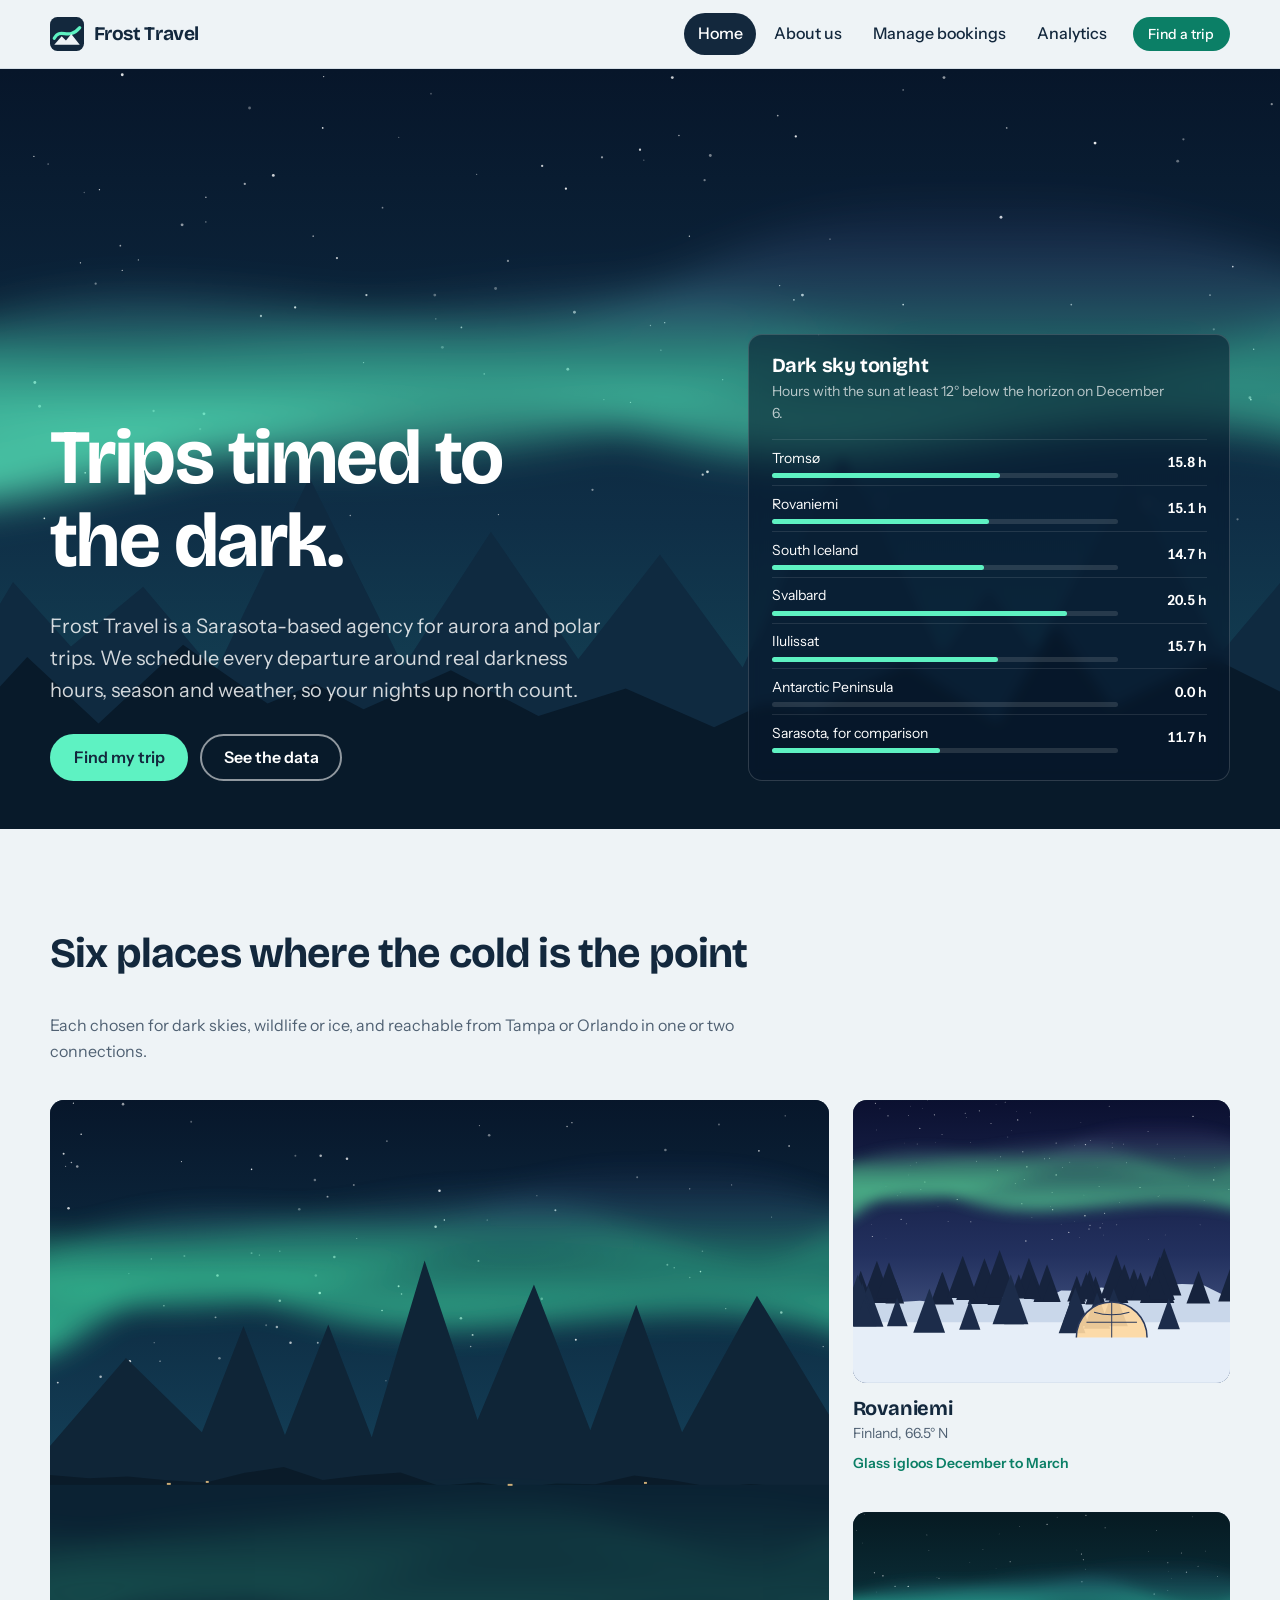
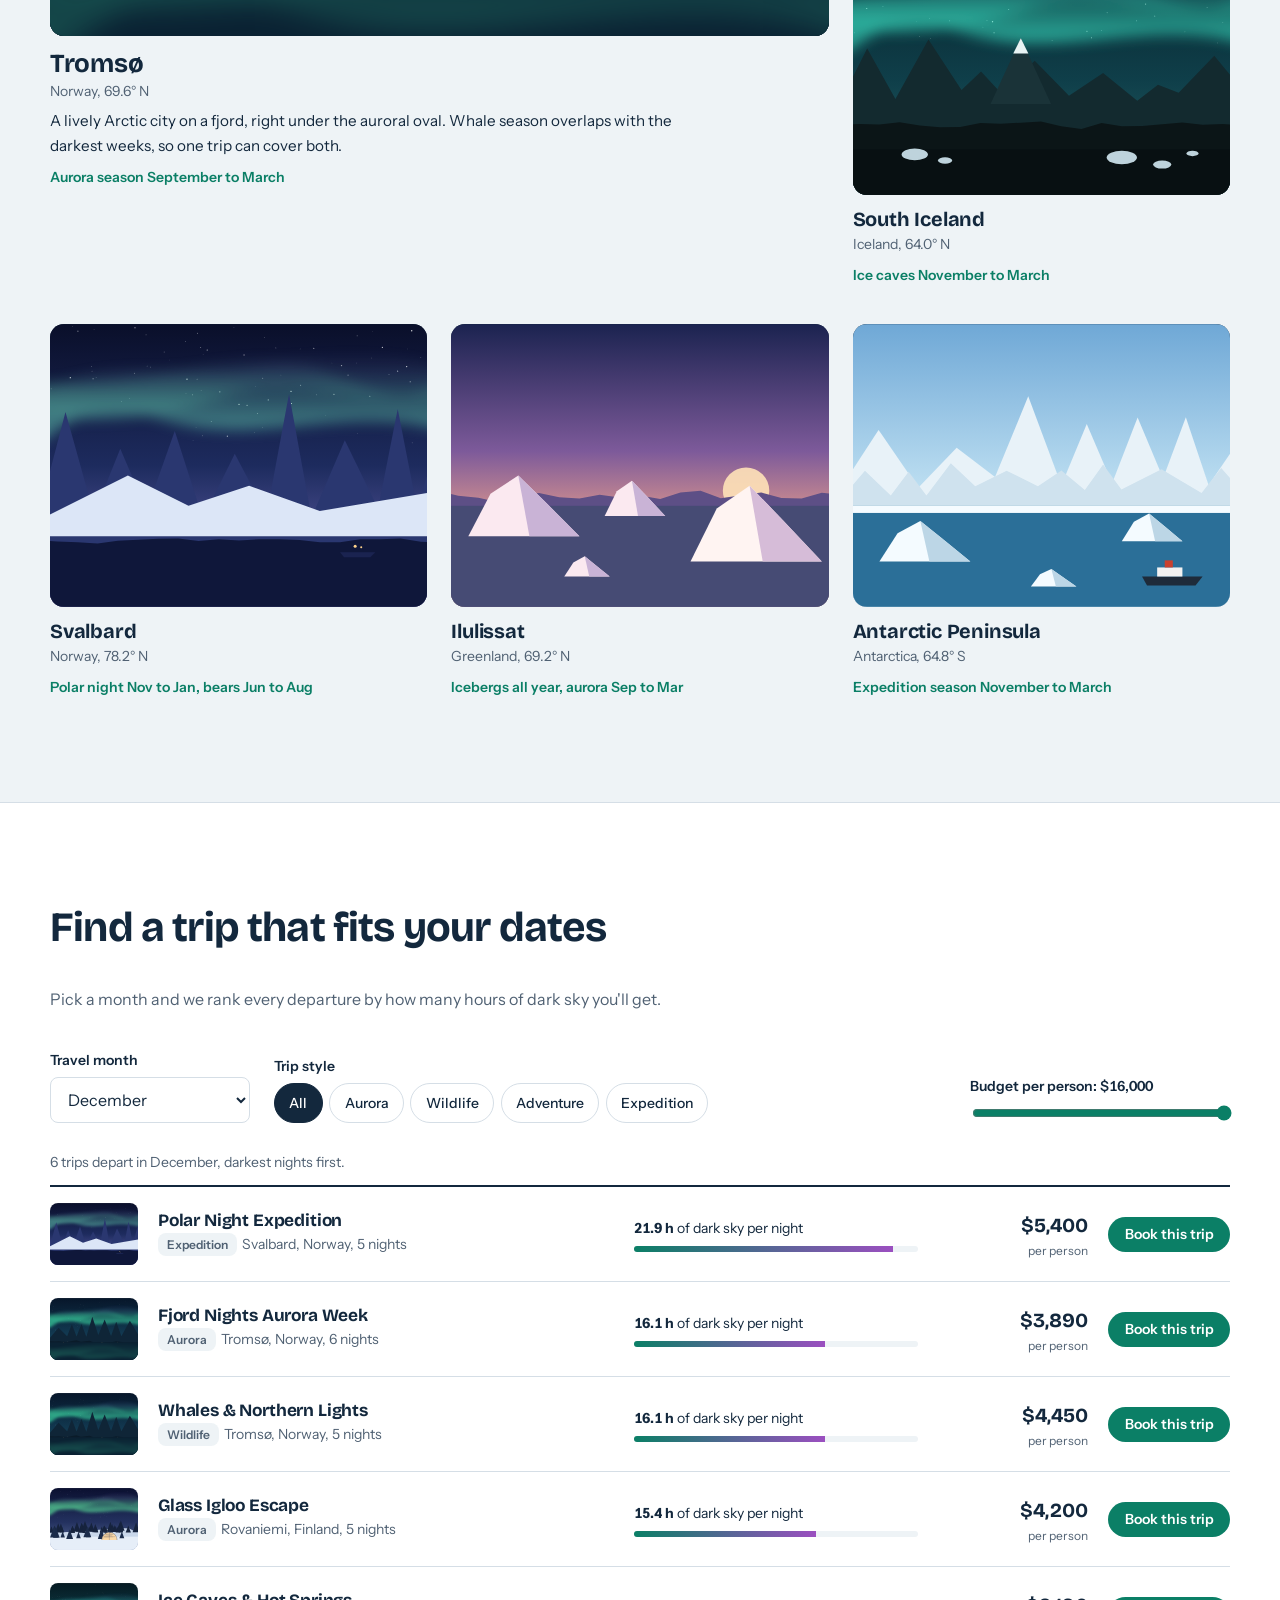
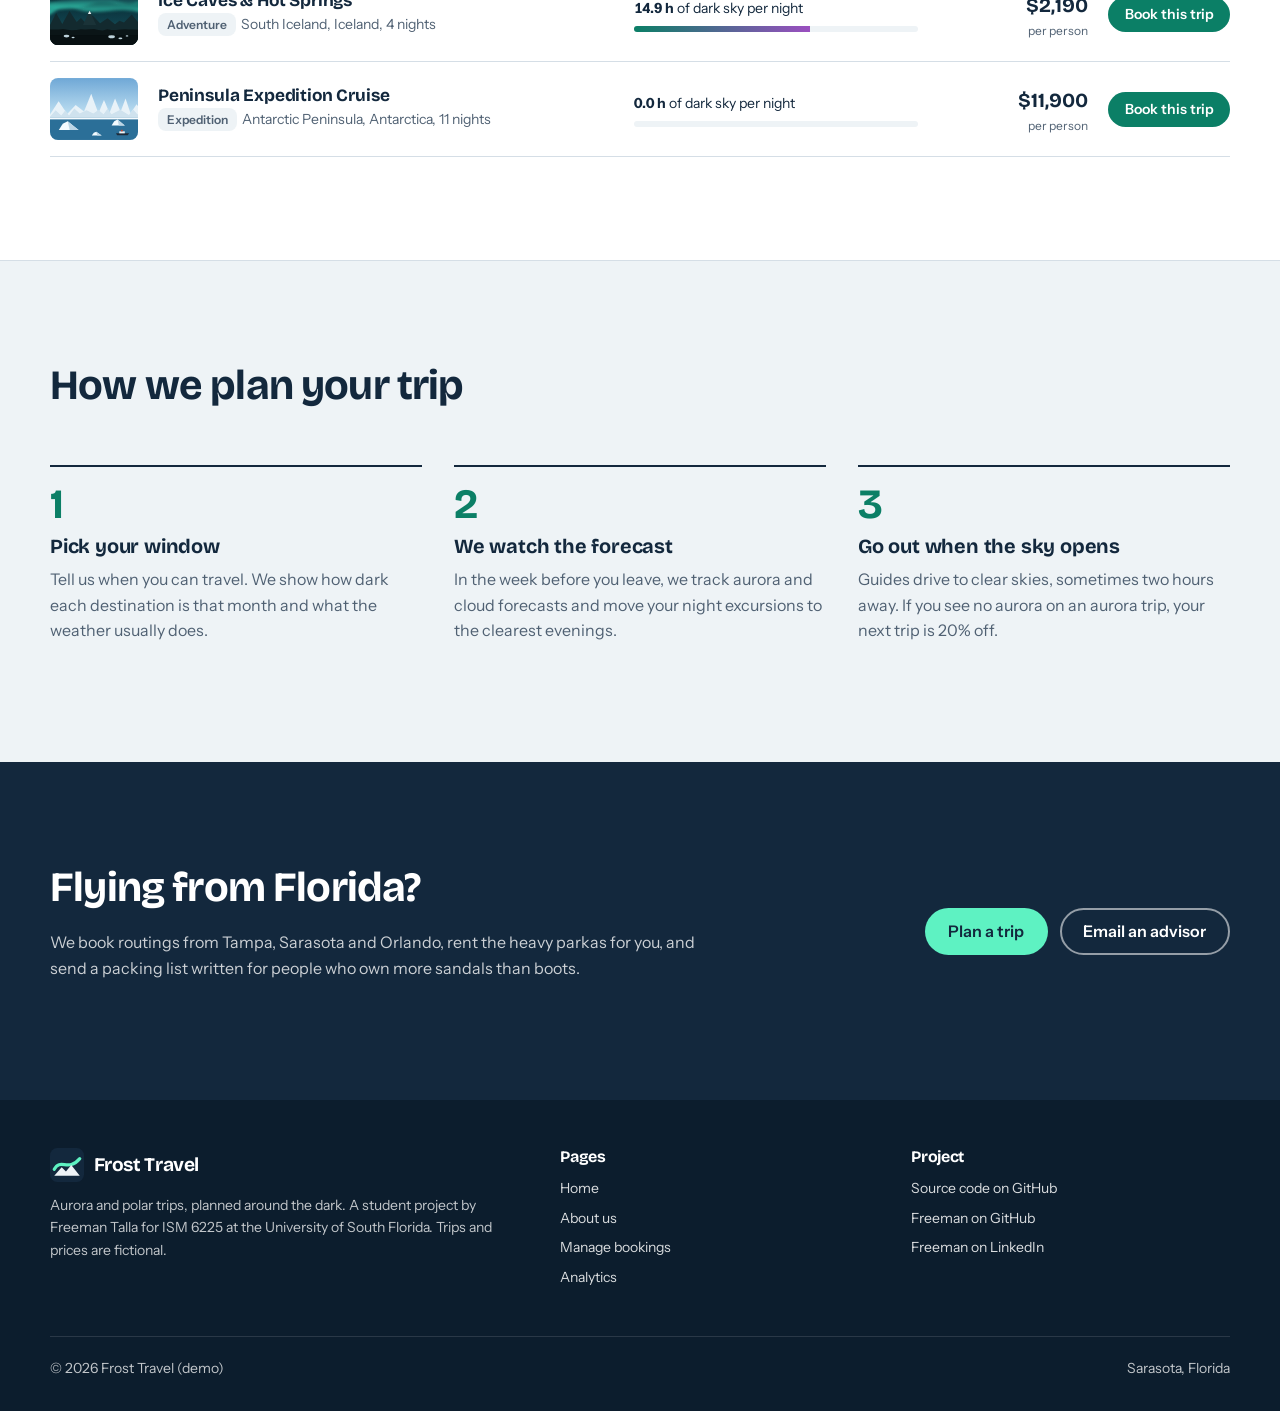
==== index.html @ 7f050dbc "Add Frost Travel website" ====
<!DOCTYPE html>
<html lang="en">
<head>
  <meta charset="UTF-8">
  <meta name="viewport" content="width=device-width, initial-scale=1">
  <title>Frost Travel | Aurora and polar trips timed to the dark</title>
  <meta name="description" content="Frost Travel plans aurora and polar trips around real darkness hours, season and weather. Tromsø, Lapland, Iceland, Svalbard, Greenland and Antarctica.">
  <link rel="icon" href="img/favicon.svg" type="image/svg+xml">
  <!-- Fonts: preconnect first so the font files start downloading early -->
  <link rel="preconnect" href="https://fonts.googleapis.com">
  <link rel="preconnect" href="https://fonts.gstatic.com" crossorigin>
  <link href="https://fonts.googleapis.com/css2?family=Bricolage+Grotesque:opsz,wght@12..96,600;12..96,700&family=Instrument+Sans:wght@400;500;600&display=swap" rel="stylesheet">
  <link rel="stylesheet" href="css/style.css">
</head>
<body>
  <a class="skip-link" href="#main">Skip to content</a>

  <!-- ===== Header: identical on every page, only aria-current changes ===== -->
  <header class="site-header">
    <nav class="nav wrap" aria-label="Main">
      <a class="brand" href="index.html"><img src="img/favicon.svg" alt="" width="34" height="34">Frost Travel</a>
      <button class="nav-toggle" aria-expanded="false" aria-controls="nav-links"><span class="bars"></span><span class="visually-hidden">Menu</span></button>
      <ul class="nav-links" id="nav-links">
        <li><a href="index.html" aria-current="page">Home</a></li>
        <li><a href="aboutus.html">About us</a></li>
        <li><a href="managebookings.html">Manage bookings</a></li>
        <li><a href="analytics.html">Analytics</a></li>
        <li><a class="btn btn-primary btn-small" href="index.html#finder">Find a trip</a></li>
      </ul>
    </nav>
  </header>

  <main id="main">
    <!-- ===== Hero: inline SVG so the aurora can be animated with CSS ===== -->
    <section class="hero" aria-labelledby="hero-title">
      <svg class="hero-sky" viewBox="0 0 1440 800" preserveAspectRatio="xMidYMax slice" aria-hidden="true">
        <defs>
          <linearGradient id="curtain" x1="0" y1="1" x2="0" y2="0">
            <stop offset="0" stop-color="#5ef2c2" stop-opacity=".95"/>
            <stop offset=".5" stop-color="#43d6b0" stop-opacity=".35"/>
            <stop offset="1" stop-color="#9b7bff" stop-opacity="0"/>
          </linearGradient>
          <filter id="glow" x="-10%" y="-50%" width="120%" height="200%"><feGaussianBlur stdDeviation="22"/></filter>
        </defs>
        <g fill="#fff"><circle cx="466" cy="72" r="0.7" opacity="0.34"/><circle cx="772" cy="176" r="0.7" opacity="0.85"/><circle cx="309" cy="41" r="1.5" opacity="0.34"/><circle cx="131" cy="204" r="0.7" opacity="0.87"/><circle cx="908" cy="280" r="0.7" opacity="0.65"/><circle cx="571" cy="469" r="0.7" opacity="0.63"/><circle cx="192" cy="201" r="0.7" opacity="0.64"/><circle cx="807" cy="327" r="0.7" opacity="0.65"/><circle cx="920" cy="179" r="0.7" opacity="0.64"/><circle cx="891" cy="238" r="1.5" opacity="0.77"/><circle cx="670" cy="443" r="1.2" opacity="0.48"/><circle cx="1144" cy="336" r="0.9" opacity="0.35"/><circle cx="432" cy="238" r="1.2" opacity="0.74"/><circle cx="415" cy="470" r="0.7" opacity="0.61"/><circle cx="238" cy="164" r="1.5" opacity="0.55"/><circle cx="1385" cy="37" r="1.2" opacity="0.50"/><circle cx="504" cy="238" r="1.5" opacity="0.34"/><circle cx="135" cy="130" r="0.7" opacity="0.34"/><circle cx="1010" cy="311" r="1.5" opacity="0.47"/><circle cx="556" cy="321" r="0.7" opacity="0.86"/><circle cx="512" cy="293" r="1.5" opacity="0.34"/><circle cx="1106" cy="62" r="0.9" opacity="0.54"/><circle cx="1320" cy="238" r="0.9" opacity="0.57"/><circle cx="791" cy="424" r="1.5" opacity="0.82"/><circle cx="401" cy="199" r="1.2" opacity="0.71"/><circle cx="548" cy="111" r="0.7" opacity="0.41"/><circle cx="334" cy="112" r="1.5" opacity="0.80"/><circle cx="263" cy="135" r="0.9" opacity="0.55"/><circle cx="532" cy="272" r="0.9" opacity="0.71"/><circle cx="742" cy="296" r="0.7" opacity="0.57"/><circle cx="1254" cy="457" r="1.5" opacity="0.54"/><circle cx="568" cy="231" r="1.5" opacity="0.34"/><circle cx="97" cy="100" r="0.9" opacity="0.37"/><circle cx="865" cy="49" r="0.9" opacity="0.62"/><circle cx="1366" cy="295" r="0.7" opacity="0.82"/><circle cx="884" cy="71" r="1.2" opacity="0.87"/><circle cx="867" cy="228" r="0.7" opacity="0.81"/><circle cx="1430" cy="224" r="1.5" opacity="0.49"/><circle cx="208" cy="360" r="1.2" opacity="0.59"/><circle cx="997" cy="248" r="0.9" opacity="0.87"/><circle cx="761" cy="70" r="0.7" opacity="0.75"/><circle cx="429" cy="309" r="0.7" opacity="0.72"/><circle cx="376" cy="176" r="0.9" opacity="0.51"/><circle cx="321" cy="260" r="1.2" opacity="0.68"/><circle cx="883" cy="378" r="0.9" opacity="0.78"/><circle cx="1178" cy="355" r="0.9" opacity="0.42"/><circle cx="710" cy="351" r="0.7" opacity="0.77"/><circle cx="680" cy="93" r="1.2" opacity="0.57"/><circle cx="1349" cy="474" r="1.2" opacity="0.35"/><circle cx="147" cy="226" r="1.2" opacity="0.42"/><circle cx="899" cy="432" r="0.7" opacity="0.59"/><circle cx="940" cy="384" r="0.7" opacity="0.80"/><circle cx="173" cy="186" r="0.9" opacity="0.59"/><circle cx="257" cy="379" r="1.2" opacity="0.35"/><circle cx="1362" cy="346" r="1.5" opacity="0.54"/><circle cx="1363" cy="348" r="0.9" opacity="0.90"/><circle cx="40" cy="284" r="1.5" opacity="0.78"/><circle cx="210" cy="397" r="1.5" opacity="0.69"/><circle cx="505" cy="263" r="0.9" opacity="0.31"/><circle cx="1151" cy="349" r="0.7" opacity="0.62"/><circle cx="1344" cy="208" r="0.9" opacity="0.80"/><circle cx="304" cy="121" r="1.2" opacity="0.60"/><circle cx="1100" cy="156" r="1.5" opacity="0.80"/><circle cx="88" cy="355" r="1.5" opacity="0.70"/><circle cx="1174" cy="248" r="0.9" opacity="0.62"/><circle cx="754" cy="9" r="1.5" opacity="0.77"/><circle cx="876" cy="372" r="0.9" opacity="0.40"/><circle cx="682" cy="348" r="0.7" opacity="0.50"/><circle cx="746" cy="267" r="0.7" opacity="0.83"/><circle cx="82" cy="92" r="0.7" opacity="0.76"/><circle cx="731" cy="270" r="0.7" opacity="0.57"/><circle cx="882" cy="243" r="0.9" opacity="0.72"/><circle cx="651" cy="256" r="1.5" opacity="0.60"/><circle cx="357" cy="251" r="1.2" opacity="0.85"/><circle cx="1286" cy="97" r="1.5" opacity="0.38"/><circle cx="175" cy="212" r="0.7" opacity="0.70"/><circle cx="617" cy="102" r="1.2" opacity="0.77"/><circle cx="1292" cy="74" r="1.2" opacity="0.39"/><circle cx="1271" cy="464" r="0.9" opacity="0.75"/><circle cx="136" cy="425" r="0.9" opacity="0.89"/><circle cx="1199" cy="78" r="1.5" opacity="0.90"/><circle cx="581" cy="202" r="1.2" opacity="0.49"/><circle cx="1040" cy="9" r="1.5" opacity="0.56"/><circle cx="26" cy="159" r="1.2" opacity="0.61"/><circle cx="93" cy="473" r="0.9" opacity="0.88"/><circle cx="151" cy="127" r="0.7" opacity="0.84"/><circle cx="261" cy="363" r="1.5" opacity="0.81"/><circle cx="973" cy="454" r="1.5" opacity="0.39"/><circle cx="1324" cy="274" r="1.2" opacity="0.35"/><circle cx="83" cy="330" r="1.5" opacity="0.84"/><circle cx="387" cy="8" r="0.7" opacity="0.78"/><circle cx="121" cy="411" r="0.7" opacity="0.46"/><circle cx="175" cy="6" r="1.5" opacity="0.86"/><circle cx="386" cy="62" r="0.9" opacity="0.86"/><circle cx="1396" cy="126" r="0.9" opacity="0.42"/><circle cx="449" cy="146" r="0.9" opacity="0.47"/><circle cx="720" cy="85" r="1.2" opacity="0.78"/><circle cx="1432" cy="18" r="0.7" opacity="0.74"/><circle cx="794" cy="91" r="1.5" opacity="0.45"/><circle cx="644" cy="316" r="1.5" opacity="0.69"/><circle cx="786" cy="427" r="1.2" opacity="0.71"/><circle cx="1415" cy="164" r="0.9" opacity="0.54"/><circle cx="500" cy="26" r="0.9" opacity="0.31"/><circle cx="901" cy="422" r="1.5" opacity="0.40"/><circle cx="122" cy="404" r="1.2" opacity="0.66"/><circle cx="997" cy="22" r="0.9" opacity="0.39"/><circle cx="642" cy="126" r="1.2" opacity="0.88"/><circle cx="788" cy="117" r="1.2" opacity="0.43"/><circle cx="263" cy="161" r="0.7" opacity="0.58"/><circle cx="724" cy="96" r="0.7" opacity="0.35"/></g>
        <g filter="url(#glow)">
          <path class="curtain" fill="url(#curtain)" d="M-100 330 C 200 120 480 360 760 220 S 1200 120 1540 260 L 1540 420 C 1200 300 1000 460 720 380 S 200 470 -100 460 Z"/>
          <path class="curtain two" fill="url(#curtain)" opacity=".6" d="M-100 250 C 300 380 560 150 880 260 S 1300 330 1540 180 L 1540 280 C 1300 400 1060 250 860 330 S 300 440 -100 360 Z"/>
        </g>
        <polygon fill="#0f2a40" points="0,640 60,540 121,608 197,545 273,635 372,430 471,629 563,487 655,621 741,511 828,630 933,407 1038,615 1087,547 1136,612 1235,439 1333,613 1436,491 1538,622 1440,800 0,800"/>
        <polygon fill="#081a2a" points="0,700 75,619 150,689 239,606 328,668 378,647 429,674 521,633 613,681 705,652 798,693 851,668 905,674 1001,626 1097,689 1157,585 1217,672 1321,619 1425,671 1483,627 1541,693 1440,800 0,800"/>
      </svg>

      <div class="hero-inner wrap">
        <div>
          <h1 id="hero-title">Trips timed to the dark.</h1>
          <p>Frost Travel is a Sarasota-based agency for aurora and polar trips. We schedule every departure around real darkness hours, season and weather, so your nights up north count.</p>
          <div class="hero-actions">
            <a class="btn btn-aurora" href="#finder">Find my trip</a>
            <a class="btn btn-outline-light" href="analytics.html">See the data</a>
          </div>
        </div>

        <!-- Filled in by js/home.js using the darkHours() formula -->
        <aside class="tonight" aria-labelledby="tonight-title">
          <h2 id="tonight-title">Dark sky tonight</h2>
          <p id="tonight-date">Hours with the sun at least 12° below the horizon.</p>
          <table><tbody id="tonight-rows"></tbody></table>
        </aside>
      </div>
    </section>

    <!-- ===== Destinations ===== -->
    <section class="block wrap" id="destinations" aria-labelledby="dest-title">
      <div class="block-head">
        <h2 id="dest-title">Six places where the cold is the point</h2>
        <p>Each chosen for dark skies, wildlife or ice, and reachable from Tampa or Orlando in one or two connections.</p>
      </div>
      <div class="dest-grid">
        <a class="dest feature" href="#finder" data-dest="tromso">
          <div class="dest-media"><img src="img/tromso.svg" alt="Green aurora above mountains and a still fjord" width="800" height="560"></div>
          <h3>Tromsø</h3>
          <div class="where">Norway, 69.6° N</div>
          <p>A lively Arctic city on a fjord, right under the auroral oval. Whale season overlaps with the darkest weeks, so one trip can cover both.</p>
          <span class="season">Aurora season September to March</span>
        </a>
        <a class="dest" href="#finder" data-dest="rovaniemi">
          <div class="dest-media"><img src="img/rovaniemi.svg" alt="A lit glass igloo among pine trees under the aurora" width="800" height="560" loading="lazy"></div>
          <h3>Rovaniemi</h3>
          <div class="where">Finland, 66.5° N</div>
          <span class="season">Glass igloos December to March</span>
        </a>
        <a class="dest" href="#finder" data-dest="iceland">
          <div class="dest-media"><img src="img/iceland.svg" alt="Aurora over a black-sand beach scattered with ice" width="800" height="560" loading="lazy"></div>
          <h3>South Iceland</h3>
          <div class="where">Iceland, 64.0° N</div>
          <span class="season">Ice caves November to March</span>
        </a>
        <a class="dest" href="#finder" data-dest="svalbard">
          <div class="dest-media"><img src="img/svalbard.svg" alt="Snowy glacier and peaks in blue polar night" width="800" height="560" loading="lazy"></div>
          <h3>Svalbard</h3>
          <div class="where">Norway, 78.2° N</div>
          <span class="season">Polar night Nov to Jan, bears Jun to Aug</span>
        </a>
        <a class="dest" href="#finder" data-dest="greenland">
          <div class="dest-media"><img src="img/greenland.svg" alt="Pastel icebergs drifting in a dusk-lit fjord" width="800" height="560" loading="lazy"></div>
          <h3>Ilulissat</h3>
          <div class="where">Greenland, 69.2° N</div>
          <span class="season">Icebergs all year, aurora Sep to Mar</span>
        </a>
        <a class="dest" href="#finder" data-dest="antarctica">
          <div class="dest-media"><img src="img/antarctica.svg" alt="Expedition ship among icebergs below white mountains" width="800" height="560" loading="lazy"></div>
          <h3>Antarctic Peninsula</h3>
          <div class="where">Antarctica, 64.8° S</div>
          <span class="season">Expedition season November to March</span>
        </a>
      </div>
    </section>

    <!-- ===== Trip finder: the useful, data-driven part of the home page ===== -->
    <section class="finder block" id="finder" aria-labelledby="finder-title">
      <div class="wrap">
        <div class="block-head">
          <h2 id="finder-title">Find a trip that fits your dates</h2>
          <p>Pick a month and we rank every departure by how many hours of dark sky you'll get.</p>
        </div>

        <form class="finder-controls" id="finder-form" onsubmit="return false">
          <div class="field">
            <label for="f-month">Travel month</label>
            <select id="f-month"></select>
          </div>
          <fieldset class="seg seg-wrap">
            <legend>Trip style</legend>
            <input type="radio" name="style" id="s-all" value="All" checked><label for="s-all">All</label>
            <input type="radio" name="style" id="s-aurora" value="Aurora"><label for="s-aurora">Aurora</label>
            <input type="radio" name="style" id="s-wild" value="Wildlife"><label for="s-wild">Wildlife</label>
            <input type="radio" name="style" id="s-adv" value="Adventure"><label for="s-adv">Adventure</label>
            <input type="radio" name="style" id="s-exp" value="Expedition"><label for="s-exp">Expedition</label>
          </fieldset>
          <div class="field">
            <label for="f-budget">Budget per person: <span class="budget-out" id="budget-out">$16,000</span></label>
            <input type="range" id="f-budget" min="2000" max="16000" step="500" value="16000">
          </div>
        </form>

        <p class="result-meta" id="result-meta" aria-live="polite"></p>
        <ul class="board" id="board"></ul>
      </div>
    </section>

    <!-- ===== How it works (a real sequence, so it is numbered) ===== -->
    <section class="block wrap" aria-labelledby="how-title">
      <div class="block-head"><h2 id="how-title">How we plan your trip</h2></div>
      <ol class="steps">
        <li>
          <h3>Pick your window</h3>
          <p>Tell us when you can travel. We show how dark each destination is that month and what the weather usually does.</p>
        </li>
        <li>
          <h3>We watch the forecast</h3>
          <p>In the week before you leave, we track aurora and cloud forecasts and move your night excursions to the clearest evenings.</p>
        </li>
        <li>
          <h3>Go out when the sky opens</h3>
          <p>Guides drive to clear skies, sometimes two hours away. If you see no aurora on an aurora trip, your next trip is 20% off.</p>
        </li>
      </ol>
    </section>

    <section class="band block" aria-labelledby="band-title">
      <div class="band-inner wrap">
        <div>
          <h2 id="band-title">Flying from Florida?</h2>
          <p>We book routings from Tampa, Sarasota and Orlando, rent the heavy parkas for you, and send a packing list written for people who own more sandals than boots.</p>
        </div>
        <div class="band-actions">
          <a class="btn btn-aurora" href="#finder">Plan a trip</a>
          <a class="btn btn-outline-light" href="mailto:hello@frosttravel.example">Email an advisor</a>
        </div>
      </div>
    </section>
  </main>

  <!-- ===== Footer: identical on every page ===== -->
  <footer class="site-footer">
    <div class="wrap">
      <div class="footer-grid">
        <div>
          <a class="brand" href="index.html"><img src="img/favicon.svg" alt="" width="34" height="34">Frost Travel</a>
          <p>Aurora and polar trips, planned around the dark. A student project by Freeman Talla for ISM 6225 at the University of South Florida. Trips and prices are fictional.</p>
        </div>
        <div>
          <h2>Pages</h2>
          <ul>
            <li><a href="index.html">Home</a></li>
            <li><a href="aboutus.html">About us</a></li>
            <li><a href="managebookings.html">Manage bookings</a></li>
            <li><a href="analytics.html">Analytics</a></li>
          </ul>
        </div>
        <div>
          <h2>Project</h2>
          <ul>
            <li><a href="https://github.com/FTalla18/Assignment_LookAndFeel">Source code on GitHub</a></li>
            <li><a href="https://github.com/FTalla18">Freeman on GitHub</a></li>
            <li><a href="https://www.linkedin.com/in/freeman-talla">Freeman on LinkedIn</a></li>
          </ul>
        </div>
      </div>
      <div class="footer-bottom">
        <span>&copy; <span id="year">2026</span> Frost Travel (demo)</span>
        <span>Sarasota, Florida</span>
      </div>
    </div>
  </footer>

  <!-- Scripts at the end + defer: the page renders before any JS runs -->
  <script src="js/data.js" defer></script>
  <script src="js/main.js" defer></script>
  <script src="js/home.js" defer></script>
</body>
</html>
---- css/style.css ----
/* =========================================================
   Frost Travel — style.css
   One stylesheet for every page. Sections:
   1. Design tokens   2. Base   3. Layout   4. Header & nav
   5. Buttons & forms 6. Home   7. About    8. Bookings (CRUD)
   9. Analytics      10. Footer 11. Utilities & motion
   ========================================================= */

/* ---------- 1. Design tokens (CSS custom properties) ---------- */
:root {
  --ice: #eef3f6;        /* page background: glacier white */
  --snow: #ffffff;       /* raised surfaces */
  --fjord: #13283d;      /* main text + dark sections */
  --fjord-2: #1c3a55;
  --slate: #506173;      /* secondary text */
  --line: #d5dee6;       /* hairlines and input borders */
  --aurora: #5ef2c2;     /* bright accent, used on dark backgrounds only */
  --pine: #0b7f66;       /* action color on light backgrounds */
  --pine-dark: #086a55;
  --dusk: #9b4fc0;       /* second data color */
  --ember: #c9791a;      /* warm signal: pending, warnings */
  --danger: #b3261e;

  --font-display: "Bricolage Grotesque", "Avenir Next", "Segoe UI", system-ui, sans-serif;
  --font-body: "Instrument Sans", "Helvetica Neue", Arial, system-ui, sans-serif;

  --step--1: 0.875rem;
  --step-0: 1rem;
  --step-1: 1.25rem;
  --step-2: 1.625rem;
  --step-3: clamp(1.9rem, 1.4rem + 2vw, 2.6rem);
  --step-4: clamp(2.6rem, 1.6rem + 4.6vw, 4.8rem);

  --radius-s: 8px;    /* inputs, small tags */
  --radius-m: 14px;   /* images, panels */
  --wrap: 1180px;
}

/* ---------- 2. Base ---------- */
*, *::before, *::after { box-sizing: border-box; }
html { scroll-behavior: smooth; scroll-padding-top: 80px; }
body {
  margin: 0;
  font-family: var(--font-body);
  font-size: var(--step-0);
  line-height: 1.6;
  color: var(--fjord);
  background: var(--ice);
  -webkit-font-smoothing: antialiased;
}
img, svg { max-width: 100%; display: block; }
h1, h2, h3 {
  font-family: var(--font-display);
  line-height: 1.08;
  letter-spacing: -0.02em;
  margin: 0 0 0.5em;
  font-weight: 700;
}
h1 { font-size: var(--step-4); }
h2 { font-size: var(--step-3); }
h3 { font-size: var(--step-1); letter-spacing: -0.01em; }
p { margin: 0 0 1em; max-width: 65ch; }
a { color: var(--pine); text-underline-offset: 3px; }
a:hover { color: var(--pine-dark); }
:focus-visible { outline: 3px solid var(--dusk); outline-offset: 3px; border-radius: 4px; }
.skip-link {
  position: absolute; left: 1rem; top: -3rem; z-index: 100;
  background: var(--fjord); color: #fff; padding: .6rem 1rem; border-radius: var(--radius-s);
}
.skip-link:focus { top: 1rem; }

/* ---------- 3. Layout ---------- */
.wrap { width: min(100% - 2.5rem, var(--wrap)); margin-inline: auto; }
.block { padding-block: clamp(3.5rem, 8vw, 6.5rem); }
.block-head { display: flex; flex-wrap: wrap; align-items: end; justify-content: space-between; gap: 1rem 2rem; margin-bottom: 2.25rem; }
.block-head p { color: var(--slate); margin: 0; }
.lede { font-size: var(--step-1); color: var(--slate); max-width: 58ch; }

/* ---------- 4. Header & navigation ---------- */
.site-header {
  position: sticky; top: 0; z-index: 50;
  background: rgb(238 243 246 / 0.88);
  backdrop-filter: blur(10px);
  border-bottom: 1px solid var(--line);
}
.nav { display: flex; align-items: center; justify-content: space-between; height: 68px; gap: 1rem; }
.brand { display: flex; align-items: center; gap: .6rem; text-decoration: none; color: var(--fjord); font-family: var(--font-display); font-weight: 700; font-size: 1.2rem; letter-spacing: -0.02em; }
.brand img { width: 34px; height: 34px; }
.nav-links { display: flex; align-items: center; gap: .25rem; list-style: none; margin: 0; padding: 0; }
.nav-links a {
  display: block; padding: .5rem .85rem; border-radius: 999px;
  color: var(--fjord); text-decoration: none; font-weight: 500;
}
.nav-links a:hover { background: rgb(19 40 61 / 0.07); }
.nav-links a[aria-current="page"] { background: var(--fjord); color: #fff; }
.nav-links .btn { margin-left: .5rem; }
.nav-links a.btn-primary, .nav-links a.btn-primary:hover { color: #fff; }
.nav-links a.btn-primary:hover { background: var(--pine-dark); }
.nav-toggle {
  display: none; background: none; border: 1px solid var(--line); border-radius: var(--radius-s);
  width: 44px; height: 44px; cursor: pointer; color: var(--fjord);
}
.nav-toggle .bars, .nav-toggle .bars::before, .nav-toggle .bars::after {
  display: block; width: 20px; height: 2px; background: currentColor; margin: auto; position: relative; transition: transform .2s;
}
.nav-toggle .bars::before, .nav-toggle .bars::after { content: ""; position: absolute; left: 0; }
.nav-toggle .bars::before { top: -6px; }
.nav-toggle .bars::after { top: 6px; }
.nav-toggle[aria-expanded="true"] .bars { background: transparent; }
.nav-toggle[aria-expanded="true"] .bars::before { transform: translateY(6px) rotate(45deg); }
.nav-toggle[aria-expanded="true"] .bars::after { transform: translateY(-6px) rotate(-45deg); }

@media (max-width: 820px) {
  .nav-toggle { display: grid; place-items: center; }
  .nav-links {
    position: absolute; top: 68px; left: 0; right: 0;
    flex-direction: column; align-items: stretch; gap: .25rem;
    padding: 1rem 1.25rem 1.5rem; background: var(--ice); border-bottom: 1px solid var(--line);
    display: none;
  }
  .nav-links.open { display: flex; }
  .nav-links a { padding: .8rem 1rem; }
  .nav-links .btn { margin: .5rem 0 0; text-align: center; }
}

/* ---------- 5. Buttons & forms ---------- */
.btn {
  display: inline-flex; align-items: center; justify-content: center; gap: .5rem;
  font: 600 var(--step-0)/1 var(--font-body);
  padding: .85rem 1.35rem; border-radius: 999px; border: 2px solid transparent;
  text-decoration: none; cursor: pointer; transition: background .15s, color .15s, border-color .15s;
}
.btn-primary { background: var(--pine); color: #fff; }
.btn-primary:hover { background: var(--pine-dark); color: #fff; }
.btn-ghost { background: transparent; color: var(--fjord); border-color: var(--fjord); }
.btn-ghost:hover { background: var(--fjord); color: #fff; }
.btn-aurora { background: var(--aurora); color: var(--fjord); }
.btn-aurora:hover { background: #8bf7d6; color: var(--fjord); }
.btn-outline-light { color: #fff; border-color: rgb(255 255 255 / .55); background: transparent; }
.btn-outline-light:hover { background: #fff; color: var(--fjord); }
.btn-small { padding: .55rem .9rem; font-size: var(--step--1); }
.btn-danger { background: var(--danger); color: #fff; }
.btn-danger:hover { background: #8f1d17; color: #fff; }
.btn-text { background: none; border: none; color: var(--pine); font-weight: 600; cursor: pointer; padding: .4rem .5rem; font-size: var(--step--1); border-radius: var(--radius-s); }
.btn-text:hover { background: rgb(11 127 102 / .08); }
.btn-text.danger { color: var(--danger); }
.btn-text.danger:hover { background: rgb(179 38 30 / .08); }

.field { display: flex; flex-direction: column; gap: .35rem; }
.field label { font-weight: 600; font-size: var(--step--1); }
.field .hint { font-size: .8rem; color: var(--slate); }
input, select, textarea {
  font: inherit; color: var(--fjord);
  padding: .7rem .8rem; border: 1.5px solid var(--line); border-radius: var(--radius-s);
  background: var(--snow); width: 100%;
}
input:focus, select:focus, textarea:focus { outline: none; border-color: var(--pine); box-shadow: 0 0 0 3px rgb(11 127 102 / .18); }
input[aria-invalid="true"], select[aria-invalid="true"] { border-color: var(--danger); }
.error-msg { color: var(--danger); font-size: .8rem; min-height: 1em; }
input[type="range"] { padding: 0; accent-color: var(--pine); border: none; background: transparent; }

/* Segmented control (radio buttons styled as pills) */
.seg { display: flex; flex-wrap: wrap; gap: .4rem; border: none; padding: 0; margin: 0; }
.seg legend { font-weight: 600; font-size: var(--step--1); margin-bottom: .35rem; padding: 0; }
.seg input { position: absolute; opacity: 0; width: 1px; height: 1px; }
.seg label {
  padding: .5rem .9rem; border: 1.5px solid var(--line); border-radius: 999px; cursor: pointer;
  font-size: var(--step--1); font-weight: 500; background: var(--snow);
}
.seg input:checked + label { background: var(--fjord); border-color: var(--fjord); color: #fff; }
.seg input:focus-visible + label { outline: 3px solid var(--dusk); outline-offset: 2px; }

/* ---------- 6. Home page ---------- */
.hero {
  position: relative; overflow: hidden; color: #fff;
  background: linear-gradient(180deg, #07162a 0%, #0f2f47 60%, #164a5a 100%);
  min-height: min(88vh, 760px); display: flex; align-items: end;
}
.hero-sky { position: absolute; inset: 0; width: 100%; height: 100%; }
.hero-inner { position: relative; padding-block: 7rem 3rem; display: grid; grid-template-columns: 1.35fr 1fr; gap: 3rem; align-items: end; }
.hero h1 { max-width: 12ch; margin-bottom: .35em; }
.hero p { color: rgb(255 255 255 / .82); font-size: var(--step-1); max-width: 44ch; }
.hero-actions { display: flex; flex-wrap: wrap; gap: .75rem; margin-top: 1.75rem; }

/* "Tonight" panel: live darkness hours, computed in JS */
.tonight {
  background: rgb(7 22 42 / .55); border: 1px solid rgb(255 255 255 / .16);
  border-radius: var(--radius-m); padding: 1.25rem 1.4rem; backdrop-filter: blur(6px);
}
.tonight h2 { font-size: var(--step-1); margin-bottom: .2rem; }
.tonight > p { font-size: var(--step--1); color: rgb(255 255 255 / .7); margin-bottom: .9rem; }
.tonight table { width: 100%; border-collapse: collapse; font-size: var(--step--1); }
.tonight td { padding: .42rem 0; border-top: 1px solid rgb(255 255 255 / .1); }
.tonight td:last-child { text-align: right; font-variant-numeric: tabular-nums; font-weight: 600; white-space: nowrap; }
.tonight .bar { height: 5px; border-radius: 3px; background: rgb(255 255 255 / .12); margin-top: 4px; }
.tonight .bar i { display: block; height: 100%; border-radius: 3px; background: var(--aurora); }

/* Aurora motion: the one animated moment on the site */
.curtain { transform-origin: center; animation: sway 14s ease-in-out infinite alternate; }
.curtain.two { animation-duration: 19s; animation-delay: -6s; }
@keyframes sway {
  from { transform: translateX(-3%) scaleY(0.94); opacity: .75; }
  to   { transform: translateX(3%) scaleY(1.06); opacity: 1; }
}

/* Destinations: an editorial grid with one feature image */
.dest-grid { display: grid; grid-template-columns: repeat(3, 1fr); gap: 2.25rem 1.5rem; }
.dest { text-decoration: none; color: inherit; display: block; }
.dest-media { overflow: hidden; border-radius: var(--radius-m); aspect-ratio: 4 / 3; background: var(--fjord); }
.dest-media img { width: 100%; height: 100%; object-fit: cover; transition: transform .5s ease; }
.dest:hover .dest-media img { transform: scale(1.04); }
.dest h3 { margin: .9rem 0 .15rem; }
.dest .where { color: var(--slate); font-size: var(--step--1); margin-bottom: .4rem; }
.dest p { font-size: .95rem; margin-bottom: .4rem; }
.dest .season { font-size: var(--step--1); font-weight: 600; color: var(--pine); }
.dest.feature { grid-column: span 2; grid-row: span 2; }
.dest.feature .dest-media { aspect-ratio: 16 / 11; }
.dest.feature h3 { font-size: var(--step-2); }

/* Trip finder */
.finder { background: var(--snow); border-top: 1px solid var(--line); border-bottom: 1px solid var(--line); }
.finder-controls { display: grid; grid-template-columns: 200px 1fr 260px; gap: 1.5rem; align-items: end; margin-bottom: 1.75rem; }
.budget-out { font-variant-numeric: tabular-nums; font-weight: 600; }
.result-meta { color: var(--slate); font-size: var(--step--1); margin-bottom: .75rem; }

/* Departures board: trip results as rows, not cards */
.board { list-style: none; margin: 0; padding: 0; border-top: 2px solid var(--fjord); }
.board li {
  display: grid; grid-template-columns: 88px 1.6fr 1fr 150px auto; gap: 1.25rem; align-items: center;
  padding: 1rem 0; border-bottom: 1px solid var(--line);
}
.board img { width: 88px; height: 62px; object-fit: cover; border-radius: var(--radius-s); }
.board h3 { font-size: 1.08rem; margin: 0 0 .1rem; }
.board .sub { color: var(--slate); font-size: var(--step--1); margin: 0; }
.board .dark-meter { font-size: var(--step--1); }
.board .dark-meter b { font-variant-numeric: tabular-nums; }
.meter { height: 6px; border-radius: 3px; background: var(--ice); margin-top: 6px; overflow: hidden; }
.meter i { display: block; height: 100%; background: linear-gradient(90deg, var(--pine), var(--dusk)); }
.board .price { font-family: var(--font-display); font-size: var(--step-1); font-weight: 700; text-align: right; }
.board .price small { display: block; font-family: var(--font-body); font-size: .75rem; font-weight: 400; color: var(--slate); }
.style-tag { display: inline-block; font-size: .75rem; font-weight: 600; padding: .15rem .55rem; border-radius: var(--radius-s); background: var(--ice); margin-right: .35rem; }
.empty-state { padding: 2.5rem 0; border-bottom: 1px solid var(--line); }
.empty-state p { color: var(--slate); }

/* How it works: a real sequence, so numbered */
.steps { display: grid; grid-template-columns: repeat(3, 1fr); gap: 2rem; counter-reset: step; list-style: none; margin: 0; padding: 0; }
.steps li { counter-increment: step; border-top: 2px solid var(--fjord); padding-top: 1.1rem; }
.steps li::before { content: counter(step); font-family: var(--font-display); font-weight: 700; font-size: var(--step-3); color: var(--pine); display: block; line-height: 1; margin-bottom: .6rem; }
.steps p { color: var(--slate); }

.band { background: var(--fjord); color: #fff; }
.band-inner { display: grid; grid-template-columns: 1.4fr 1fr; gap: 2rem; align-items: center; }
.band p { color: rgb(255 255 255 / .78); }
.band-actions { display: flex; gap: .75rem; flex-wrap: wrap; justify-content: flex-end; }

/* ---------- 7. About page ---------- */
.page-head { padding-block: clamp(3rem, 7vw, 5.5rem) 2rem; }
.page-head h1 { font-size: var(--step-4); max-width: 16ch; }
.profile { display: grid; grid-template-columns: 320px 1fr; gap: clamp(2rem, 5vw, 4rem); align-items: start; }
.portrait { border-radius: var(--radius-m); overflow: hidden; aspect-ratio: 5 / 6; background: var(--fjord); }
.portrait img { width: 100%; height: 100%; object-fit: cover; }
.facts { list-style: none; padding: 0; margin: 1.25rem 0 0; font-size: var(--step--1); }
.facts li { padding: .55rem 0; border-top: 1px solid var(--line); display: flex; justify-content: space-between; gap: 1rem; }
.facts li span:first-child { color: var(--slate); }
.links-row { display: flex; flex-wrap: wrap; gap: .6rem; margin-top: 1.5rem; }

.timeline { list-style: none; margin: 0; padding: 0; border-left: 2px solid var(--line); }
.timeline li { position: relative; padding: 0 0 2rem 1.75rem; }
.timeline li::before { content: ""; position: absolute; left: -7px; top: .45rem; width: 12px; height: 12px; border-radius: 50%; background: var(--snow); border: 2px solid var(--pine); }
.timeline .when { font-size: var(--step--1); color: var(--slate); font-weight: 600; }
.timeline h3 { margin: .1rem 0 .3rem; }
.timeline p { color: var(--slate); margin: 0; }

.two-col { display: grid; grid-template-columns: 1fr 1fr; gap: clamp(2rem, 5vw, 4rem); }
.edu { list-style: none; padding: 0; margin: 0; }
.edu li { padding: 1rem 0; border-top: 1px solid var(--line); }
.edu li:last-child { border-bottom: 1px solid var(--line); }
.edu strong { display: block; }
.edu span { color: var(--slate); font-size: var(--step--1); }

.build-steps { list-style: none; counter-reset: b; padding: 0; margin: 0; display: grid; gap: 1rem; }
.build-steps li { counter-increment: b; display: grid; grid-template-columns: 2.5rem 1fr; gap: .75rem; }
.build-steps li::before { content: counter(b); width: 2rem; height: 2rem; border-radius: 50%; background: var(--fjord); color: #fff; display: grid; place-items: center; font-weight: 700; font-size: var(--step--1); }
.build-steps p { margin: 0; color: var(--slate); }

.stack-table { width: 100%; border-collapse: collapse; font-size: .95rem; }
.stack-table th, .stack-table td { text-align: left; padding: .8rem .6rem .8rem 0; border-bottom: 1px solid var(--line); vertical-align: top; }
.stack-table th { font-size: var(--step--1); color: var(--slate); font-weight: 600; }
.stack-table td:first-child { font-weight: 600; white-space: nowrap; }
code { font-family: ui-monospace, Menlo, Consolas, monospace; font-size: .88em; background: var(--snow); border: 1px solid var(--line); padding: .05rem .35rem; border-radius: 5px; }
.tree { background: var(--fjord); color: #d8e6f0; padding: 1.25rem 1.4rem; border-radius: var(--radius-m); overflow-x: auto; font: .88rem/1.7 ui-monospace, Menlo, Consolas, monospace; }

/* ---------- 8. Manage bookings (CRUD) ---------- */
.crud-layout { display: grid; grid-template-columns: 340px 1fr; gap: 1.75rem; align-items: start; }
.panel { background: var(--snow); border: 1px solid var(--line); border-radius: var(--radius-m); padding: 1.5rem; }
.panel h2 { font-size: var(--step-2); }
.form-grid { display: grid; grid-template-columns: 1fr 1fr; gap: 1rem; }
.form-grid .full { grid-column: 1 / -1; }
.quote { display: flex; justify-content: space-between; align-items: baseline; padding: 1rem 0; margin: 1rem 0; border-block: 1px solid var(--line); }
.quote strong { font-family: var(--font-display); font-size: var(--step-2); }
.form-actions { display: flex; gap: .6rem; flex-wrap: wrap; }
.form-actions .btn { flex: 1; }
.editing-note { background: #fff6e8; border: 1px solid #f0d3a6; color: #6b4210; font-size: var(--step--1); padding: .6rem .8rem; border-radius: var(--radius-s); margin-bottom: 1rem; }

.summary { display: grid; grid-template-columns: repeat(4, 1fr); gap: 1px; background: var(--line); border: 1px solid var(--line); border-radius: var(--radius-m); overflow: hidden; margin-bottom: 1.25rem; }
.summary div { background: var(--snow); padding: 1rem 1.1rem; }
.summary span { font-size: var(--step--1); color: var(--slate); display: block; }
.summary b { font-family: var(--font-display); font-size: var(--step-2); font-variant-numeric: tabular-nums; }

.toolbar { display: flex; flex-wrap: wrap; gap: .75rem; margin-bottom: 1rem; }
.toolbar .search { flex: 1 1 220px; }
.toolbar select { width: auto; }
.table-scroll { overflow-x: auto; background: var(--snow); border: 1px solid var(--line); border-radius: var(--radius-m); }
.data-table { width: 100%; border-collapse: collapse; font-size: .92rem; min-width: 720px; }
.data-table th, .data-table td { padding: .75rem .7rem; text-align: left; border-bottom: 1px solid var(--line); }
.data-table th { font-size: .8rem; color: var(--slate); font-weight: 600; background: #f7fafc; position: sticky; top: 0; }
.data-table th button { all: unset; cursor: pointer; }
.data-table th button:focus-visible { outline: 3px solid var(--dusk); }
.data-table tbody tr:hover { background: #f7fafc; }
.data-table tbody tr.flash { animation: flash 1.2s ease; }
@keyframes flash { from { background: #d9f7ec; } to { background: transparent; } }
.data-table .num { text-align: right; font-variant-numeric: tabular-nums; }
.data-table .row-actions { white-space: nowrap; text-align: right; }
.data-table small { color: var(--slate); display: block; }
.status { display: inline-block; font-size: .75rem; font-weight: 600; padding: .2rem .6rem; border-radius: 999px; }
.status-Confirmed { background: #d9f3ea; color: #075c49; }
.status-Pending { background: #fbecd6; color: #7a4a0c; }
.status-Cancelled { background: #eceff2; color: #56616c; text-decoration: line-through; }
.table-foot { display: flex; justify-content: space-between; align-items: center; gap: 1rem; margin-top: .9rem; font-size: var(--step--1); color: var(--slate); }

dialog { border: none; border-radius: var(--radius-m); padding: 0; width: min(92vw, 460px); color: var(--fjord); box-shadow: 0 30px 80px rgb(7 22 42 / .35); }
dialog::backdrop { background: rgb(7 22 42 / .55); }
.dialog-body { padding: 1.5rem; }
.dialog-body h2 { font-size: var(--step-2); }
.dialog-img { aspect-ratio: 16 / 7; overflow: hidden; }
.dialog-img img { width: 100%; height: 100%; object-fit: cover; }
.detail-list { margin: 0 0 1.25rem; display: grid; grid-template-columns: auto 1fr; gap: .45rem 1rem; font-size: .95rem; }
.detail-list dt { color: var(--slate); }
.detail-list dd { margin: 0; font-weight: 500; }

.toast {
  position: fixed; left: 50%; bottom: 1.5rem; transform: translate(-50%, 150%);
  background: var(--fjord); color: #fff; padding: .85rem 1.2rem; border-radius: 999px;
  font-weight: 500; z-index: 200; transition: transform .25s ease; box-shadow: 0 10px 30px rgb(7 22 42 / .3);
}
.toast.show { transform: translate(-50%, 0); }

/* ---------- 9. Analytics ---------- */
.kpis { display: grid; grid-template-columns: repeat(4, 1fr); gap: 1.5rem; margin-bottom: 1rem; }
.kpi { border-top: 2px solid var(--fjord); padding-top: .9rem; }
.kpi b { font-family: var(--font-display); font-size: var(--step-3); display: block; line-height: 1.1; letter-spacing: -0.02em; }
.kpi span { color: var(--slate); font-size: var(--step--1); }
.chart-row { display: grid; grid-template-columns: 1fr 1fr; gap: 1.5rem; }
.chart-card { background: var(--snow); border: 1px solid var(--line); border-radius: var(--radius-m); padding: 1.5rem; }
.chart-card.wide { grid-column: 1 / -1; }
.chart-card h2 { font-size: var(--step-1); margin-bottom: .25rem; }
.chart-card .note { color: var(--slate); font-size: var(--step--1); margin-bottom: 1rem; }
.chart-card .takeaway { font-size: .95rem; margin: 1rem 0 0; padding-top: .9rem; border-top: 1px solid var(--line); }
.chart-box { position: relative; height: 320px; }
.chart-box.tall { height: 380px; }
.chart-controls { display: flex; flex-wrap: wrap; gap: .75rem; align-items: end; margin-bottom: 1rem; }
.chart-controls .field { min-width: 200px; }
.sources { font-size: var(--step--1); color: var(--slate); }
.sources li { margin-bottom: .4rem; }

/* ---------- 10. Footer ---------- */
.site-footer { background: #0c1d2d; color: rgb(255 255 255 / .75); padding-block: 3rem 2rem; font-size: var(--step--1); }
.footer-grid { display: grid; grid-template-columns: 1.5fr 1fr 1fr; gap: 2rem; }
.site-footer h2 { color: #fff; font-size: var(--step-0); margin-bottom: .75rem; }
.site-footer ul { list-style: none; margin: 0; padding: 0; }
.site-footer li { margin-bottom: .45rem; }
.site-footer a { color: rgb(255 255 255 / .85); text-decoration: none; }
.site-footer a:hover { color: var(--aurora); text-decoration: underline; }
.site-footer .brand { color: #fff; margin-bottom: .75rem; }
.footer-bottom { border-top: 1px solid rgb(255 255 255 / .12); margin-top: 2.5rem; padding-top: 1.25rem; display: flex; justify-content: space-between; flex-wrap: wrap; gap: 1rem; }

/* ---------- 11. Utilities, responsive & motion ---------- */
[hidden] { display: none !important; }
.visually-hidden { position: absolute; width: 1px; height: 1px; overflow: hidden; clip: rect(0 0 0 0); white-space: nowrap; }
.muted { color: var(--slate); }

@media (max-width: 1000px) {
  .hero-inner, .band-inner, .profile, .two-col, .crud-layout { grid-template-columns: 1fr; }
  .band-actions { justify-content: flex-start; }
  .finder-controls { grid-template-columns: 1fr 1fr; }
  .finder-controls .seg-wrap { grid-column: 1 / -1; order: 3; }
  .kpis { grid-template-columns: repeat(2, 1fr); }
  .chart-row { grid-template-columns: 1fr; }
  .profile .portrait { max-width: 300px; }
}
@media (max-width: 760px) {
  .dest-grid { grid-template-columns: 1fr 1fr; }
  .dest.feature { grid-column: 1 / -1; grid-row: auto; }
  .steps { grid-template-columns: 1fr; }
  .board li { grid-template-columns: 72px 1fr auto; gap: .5rem 1rem; }
  .board img { width: 72px; height: 54px; grid-row: span 2; }
  .board .dark-meter { grid-column: 2; }
  .board .price { grid-column: 3; grid-row: 1; }
  .board .book { grid-column: 3; grid-row: 2; }
  .summary { grid-template-columns: 1fr 1fr; }
  .footer-grid { grid-template-columns: 1fr; }
  .form-grid { grid-template-columns: 1fr; }
}
@media (max-width: 480px) {
  .dest-grid { grid-template-columns: 1fr; }
  .finder-controls { grid-template-columns: 1fr; }
  .kpis { grid-template-columns: 1fr 1fr; gap: 1rem; }
  .hero-inner { padding-top: 5rem; }
}
@media (prefers-reduced-motion: reduce) {
  html { scroll-behavior: auto; }
  *, *::before, *::after { animation: none !important; transition: none !important; }
}
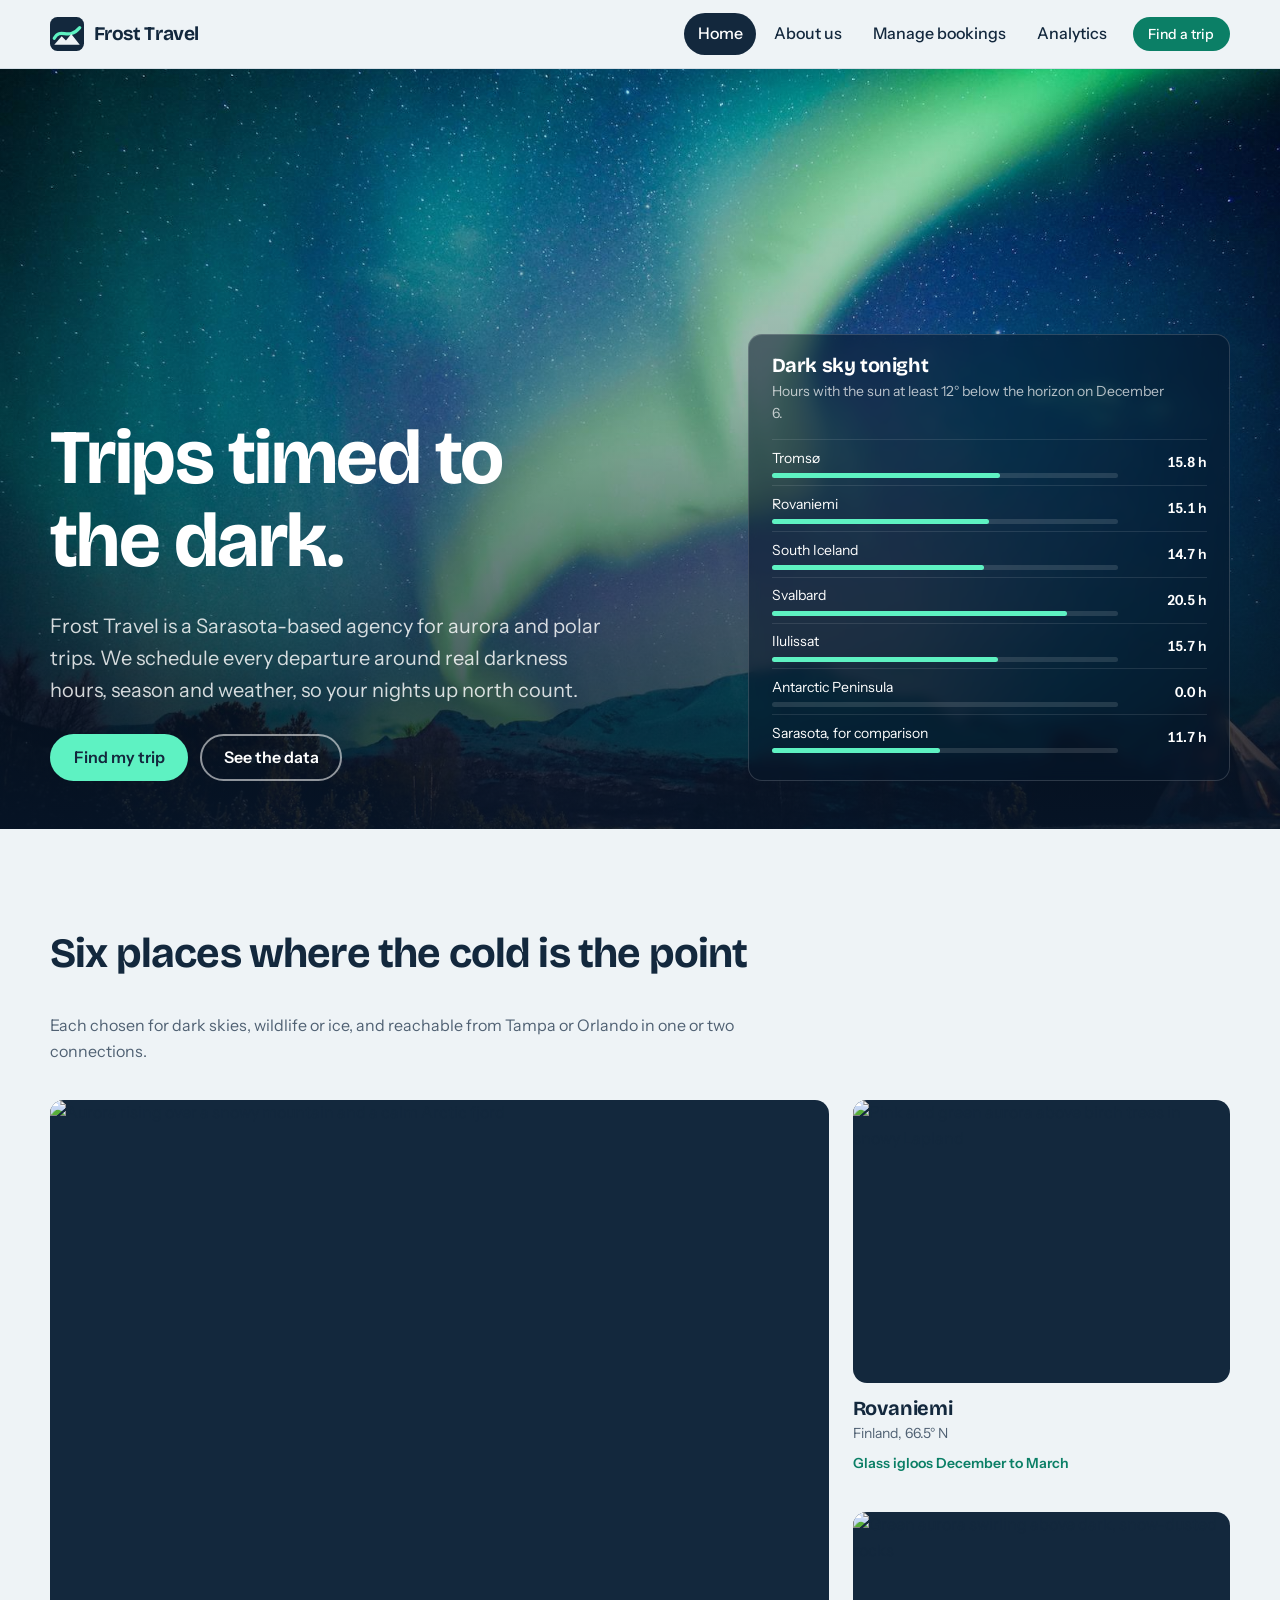
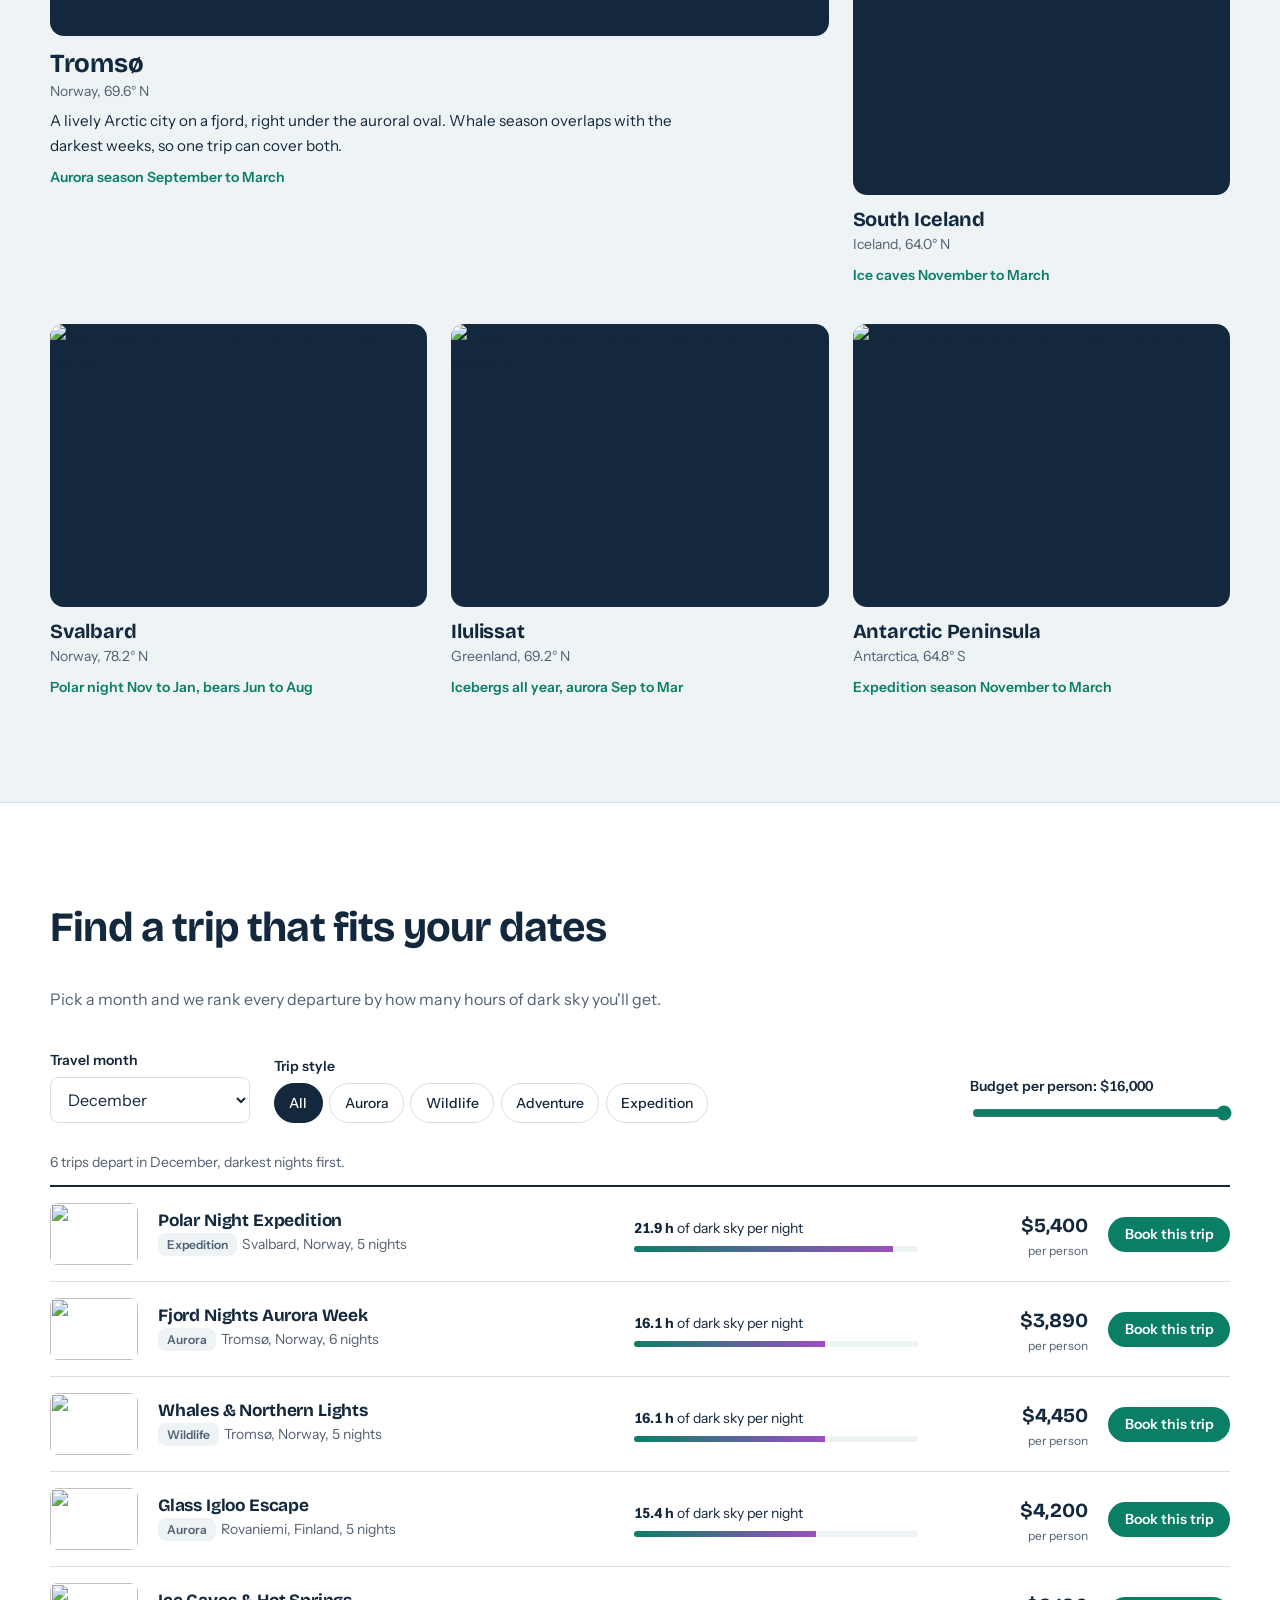
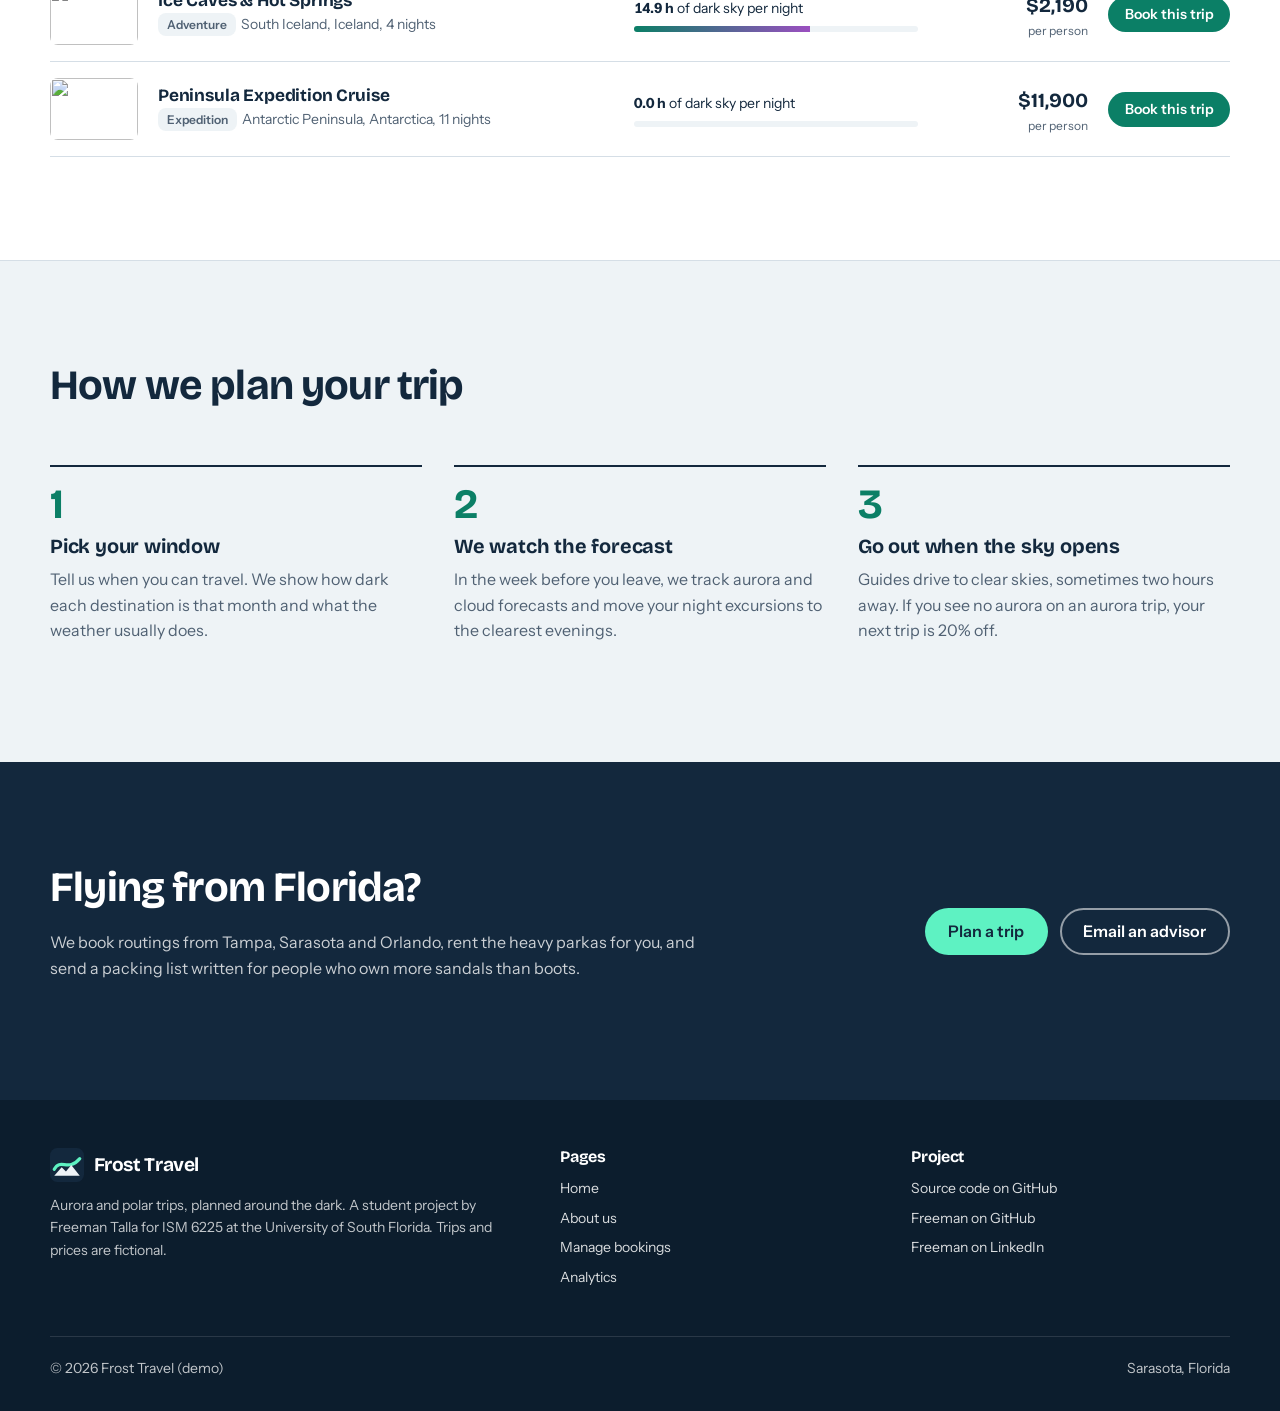
==== commit 7ce8bc16: "updated pictures" ====
--- a/index.html
+++ b/index.html
@@ -33,23 +33,7 @@
   <main id="main">
     <!-- ===== Hero: inline SVG so the aurora can be animated with CSS ===== -->
     <section class="hero" aria-labelledby="hero-title">
-      <svg class="hero-sky" viewBox="0 0 1440 800" preserveAspectRatio="xMidYMax slice" aria-hidden="true">
-        <defs>
-          <linearGradient id="curtain" x1="0" y1="1" x2="0" y2="0">
-            <stop offset="0" stop-color="#5ef2c2" stop-opacity=".95"/>
-            <stop offset=".5" stop-color="#43d6b0" stop-opacity=".35"/>
-            <stop offset="1" stop-color="#9b7bff" stop-opacity="0"/>
-          </linearGradient>
-          <filter id="glow" x="-10%" y="-50%" width="120%" height="200%"><feGaussianBlur stdDeviation="22"/></filter>
-        </defs>
-        <g fill="#fff"><circle cx="466" cy="72" r="0.7" opacity="0.34"/><circle cx="772" cy="176" r="0.7" opacity="0.85"/><circle cx="309" cy="41" r="1.5" opacity="0.34"/><circle cx="131" cy="204" r="0.7" opacity="0.87"/><circle cx="908" cy="280" r="0.7" opacity="0.65"/><circle cx="571" cy="469" r="0.7" opacity="0.63"/><circle cx="192" cy="201" r="0.7" opacity="0.64"/><circle cx="807" cy="327" r="0.7" opacity="0.65"/><circle cx="920" cy="179" r="0.7" opacity="0.64"/><circle cx="891" cy="238" r="1.5" opacity="0.77"/><circle cx="670" cy="443" r="1.2" opacity="0.48"/><circle cx="1144" cy="336" r="0.9" opacity="0.35"/><circle cx="432" cy="238" r="1.2" opacity="0.74"/><circle cx="415" cy="470" r="0.7" opacity="0.61"/><circle cx="238" cy="164" r="1.5" opacity="0.55"/><circle cx="1385" cy="37" r="1.2" opacity="0.50"/><circle cx="504" cy="238" r="1.5" opacity="0.34"/><circle cx="135" cy="130" r="0.7" opacity="0.34"/><circle cx="1010" cy="311" r="1.5" opacity="0.47"/><circle cx="556" cy="321" r="0.7" opacity="0.86"/><circle cx="512" cy="293" r="1.5" opacity="0.34"/><circle cx="1106" cy="62" r="0.9" opacity="0.54"/><circle cx="1320" cy="238" r="0.9" opacity="0.57"/><circle cx="791" cy="424" r="1.5" opacity="0.82"/><circle cx="401" cy="199" r="1.2" opacity="0.71"/><circle cx="548" cy="111" r="0.7" opacity="0.41"/><circle cx="334" cy="112" r="1.5" opacity="0.80"/><circle cx="263" cy="135" r="0.9" opacity="0.55"/><circle cx="532" cy="272" r="0.9" opacity="0.71"/><circle cx="742" cy="296" r="0.7" opacity="0.57"/><circle cx="1254" cy="457" r="1.5" opacity="0.54"/><circle cx="568" cy="231" r="1.5" opacity="0.34"/><circle cx="97" cy="100" r="0.9" opacity="0.37"/><circle cx="865" cy="49" r="0.9" opacity="0.62"/><circle cx="1366" cy="295" r="0.7" opacity="0.82"/><circle cx="884" cy="71" r="1.2" opacity="0.87"/><circle cx="867" cy="228" r="0.7" opacity="0.81"/><circle cx="1430" cy="224" r="1.5" opacity="0.49"/><circle cx="208" cy="360" r="1.2" opacity="0.59"/><circle cx="997" cy="248" r="0.9" opacity="0.87"/><circle cx="761" cy="70" r="0.7" opacity="0.75"/><circle cx="429" cy="309" r="0.7" opacity="0.72"/><circle cx="376" cy="176" r="0.9" opacity="0.51"/><circle cx="321" cy="260" r="1.2" opacity="0.68"/><circle cx="883" cy="378" r="0.9" opacity="0.78"/><circle cx="1178" cy="355" r="0.9" opacity="0.42"/><circle cx="710" cy="351" r="0.7" opacity="0.77"/><circle cx="680" cy="93" r="1.2" opacity="0.57"/><circle cx="1349" cy="474" r="1.2" opacity="0.35"/><circle cx="147" cy="226" r="1.2" opacity="0.42"/><circle cx="899" cy="432" r="0.7" opacity="0.59"/><circle cx="940" cy="384" r="0.7" opacity="0.80"/><circle cx="173" cy="186" r="0.9" opacity="0.59"/><circle cx="257" cy="379" r="1.2" opacity="0.35"/><circle cx="1362" cy="346" r="1.5" opacity="0.54"/><circle cx="1363" cy="348" r="0.9" opacity="0.90"/><circle cx="40" cy="284" r="1.5" opacity="0.78"/><circle cx="210" cy="397" r="1.5" opacity="0.69"/><circle cx="505" cy="263" r="0.9" opacity="0.31"/><circle cx="1151" cy="349" r="0.7" opacity="0.62"/><circle cx="1344" cy="208" r="0.9" opacity="0.80"/><circle cx="304" cy="121" r="1.2" opacity="0.60"/><circle cx="1100" cy="156" r="1.5" opacity="0.80"/><circle cx="88" cy="355" r="1.5" opacity="0.70"/><circle cx="1174" cy="248" r="0.9" opacity="0.62"/><circle cx="754" cy="9" r="1.5" opacity="0.77"/><circle cx="876" cy="372" r="0.9" opacity="0.40"/><circle cx="682" cy="348" r="0.7" opacity="0.50"/><circle cx="746" cy="267" r="0.7" opacity="0.83"/><circle cx="82" cy="92" r="0.7" opacity="0.76"/><circle cx="731" cy="270" r="0.7" opacity="0.57"/><circle cx="882" cy="243" r="0.9" opacity="0.72"/><circle cx="651" cy="256" r="1.5" opacity="0.60"/><circle cx="357" cy="251" r="1.2" opacity="0.85"/><circle cx="1286" cy="97" r="1.5" opacity="0.38"/><circle cx="175" cy="212" r="0.7" opacity="0.70"/><circle cx="617" cy="102" r="1.2" opacity="0.77"/><circle cx="1292" cy="74" r="1.2" opacity="0.39"/><circle cx="1271" cy="464" r="0.9" opacity="0.75"/><circle cx="136" cy="425" r="0.9" opacity="0.89"/><circle cx="1199" cy="78" r="1.5" opacity="0.90"/><circle cx="581" cy="202" r="1.2" opacity="0.49"/><circle cx="1040" cy="9" r="1.5" opacity="0.56"/><circle cx="26" cy="159" r="1.2" opacity="0.61"/><circle cx="93" cy="473" r="0.9" opacity="0.88"/><circle cx="151" cy="127" r="0.7" opacity="0.84"/><circle cx="261" cy="363" r="1.5" opacity="0.81"/><circle cx="973" cy="454" r="1.5" opacity="0.39"/><circle cx="1324" cy="274" r="1.2" opacity="0.35"/><circle cx="83" cy="330" r="1.5" opacity="0.84"/><circle cx="387" cy="8" r="0.7" opacity="0.78"/><circle cx="121" cy="411" r="0.7" opacity="0.46"/><circle cx="175" cy="6" r="1.5" opacity="0.86"/><circle cx="386" cy="62" r="0.9" opacity="0.86"/><circle cx="1396" cy="126" r="0.9" opacity="0.42"/><circle cx="449" cy="146" r="0.9" opacity="0.47"/><circle cx="720" cy="85" r="1.2" opacity="0.78"/><circle cx="1432" cy="18" r="0.7" opacity="0.74"/><circle cx="794" cy="91" r="1.5" opacity="0.45"/><circle cx="644" cy="316" r="1.5" opacity="0.69"/><circle cx="786" cy="427" r="1.2" opacity="0.71"/><circle cx="1415" cy="164" r="0.9" opacity="0.54"/><circle cx="500" cy="26" r="0.9" opacity="0.31"/><circle cx="901" cy="422" r="1.5" opacity="0.40"/><circle cx="122" cy="404" r="1.2" opacity="0.66"/><circle cx="997" cy="22" r="0.9" opacity="0.39"/><circle cx="642" cy="126" r="1.2" opacity="0.88"/><circle cx="788" cy="117" r="1.2" opacity="0.43"/><circle cx="263" cy="161" r="0.7" opacity="0.58"/><circle cx="724" cy="96" r="0.7" opacity="0.35"/></g>
-        <g filter="url(#glow)">
-          <path class="curtain" fill="url(#curtain)" d="M-100 330 C 200 120 480 360 760 220 S 1200 120 1540 260 L 1540 420 C 1200 300 1000 460 720 380 S 200 470 -100 460 Z"/>
-          <path class="curtain two" fill="url(#curtain)" opacity=".6" d="M-100 250 C 300 380 560 150 880 260 S 1300 330 1540 180 L 1540 280 C 1300 400 1060 250 860 330 S 300 440 -100 360 Z"/>
-        </g>
-        <polygon fill="#0f2a40" points="0,640 60,540 121,608 197,545 273,635 372,430 471,629 563,487 655,621 741,511 828,630 933,407 1038,615 1087,547 1136,612 1235,439 1333,613 1436,491 1538,622 1440,800 0,800"/>
-        <polygon fill="#081a2a" points="0,700 75,619 150,689 239,606 328,668 378,647 429,674 521,633 613,681 705,652 798,693 851,668 905,674 1001,626 1097,689 1157,585 1217,672 1321,619 1425,671 1483,627 1541,693 1440,800 0,800"/>
-      </svg>
+      <img class="hero-photo" src="img/hero.jpg" alt="" width="1600" height="1067" fetchpriority="high">
 
       <div class="hero-inner wrap">
         <div>
@@ -78,38 +62,38 @@
       </div>
       <div class="dest-grid">
         <a class="dest feature" href="#finder" data-dest="tromso">
-          <div class="dest-media"><img src="img/tromso.svg" alt="Green aurora above mountains and a still fjord" width="800" height="560"></div>
+          <div class="dest-media"><img src="img/tromso.svg" alt="Aurora rising over a snowy mountain and a calm Arctic fjord" width="800" height="560"></div>
           <h3>Tromsø</h3>
           <div class="where">Norway, 69.6° N</div>
           <p>A lively Arctic city on a fjord, right under the auroral oval. Whale season overlaps with the darkest weeks, so one trip can cover both.</p>
           <span class="season">Aurora season September to March</span>
         </a>
         <a class="dest" href="#finder" data-dest="rovaniemi">
-          <div class="dest-media"><img src="img/rovaniemi.svg" alt="A lit glass igloo among pine trees under the aurora" width="800" height="560" loading="lazy"></div>
+          <div class="dest-media"><img src="img/rovaniemi.svg" alt="Pink and green aurora above birch trees in snowy Lapland" width="800" height="560" loading="lazy"></div>
           <h3>Rovaniemi</h3>
           <div class="where">Finland, 66.5° N</div>
           <span class="season">Glass igloos December to March</span>
         </a>
         <a class="dest" href="#finder" data-dest="iceland">
-          <div class="dest-media"><img src="img/iceland.svg" alt="Aurora over a black-sand beach scattered with ice" width="800" height="560" loading="lazy"></div>
+          <div class="dest-media"><img src="img/iceland.svg" alt="Green aurora swirling above dark, snow-dusted rocks" width="800" height="560" loading="lazy"></div>
           <h3>South Iceland</h3>
           <div class="where">Iceland, 64.0° N</div>
           <span class="season">Ice caves November to March</span>
         </a>
         <a class="dest" href="#finder" data-dest="svalbard">
-          <div class="dest-media"><img src="img/svalbard.svg" alt="Snowy glacier and peaks in blue polar night" width="800" height="560" loading="lazy"></div>
+          <div class="dest-media"><img src="img/svalbard.svg" alt="Sled dogs resting in the snow under a moonlit aurora" width="800" height="560" loading="lazy"></div>
           <h3>Svalbard</h3>
           <div class="where">Norway, 78.2° N</div>
           <span class="season">Polar night Nov to Jan, bears Jun to Aug</span>
         </a>
         <a class="dest" href="#finder" data-dest="greenland">
-          <div class="dest-media"><img src="img/greenland.svg" alt="Pastel icebergs drifting in a dusk-lit fjord" width="800" height="560" loading="lazy"></div>
+          <div class="dest-media"><img src="img/greenland.svg" alt="Colorful houses of Ilulissat beside a bay full of icebergs" width="800" height="560" loading="lazy"></div>
           <h3>Ilulissat</h3>
           <div class="where">Greenland, 69.2° N</div>
           <span class="season">Icebergs all year, aurora Sep to Mar</span>
         </a>
         <a class="dest" href="#finder" data-dest="antarctica">
-          <div class="dest-media"><img src="img/antarctica.svg" alt="Expedition ship among icebergs below white mountains" width="800" height="560" loading="lazy"></div>
+          <div class="dest-media"><img src="img/antarctica.svg" alt="Towering icebergs on calm, deep blue water" width="800" height="560" loading="lazy"></div>
           <h3>Antarctic Peninsula</h3>
           <div class="where">Antarctica, 64.8° S</div>
           <span class="season">Expedition season November to March</span>
--- a/css/style.css
+++ b/css/style.css
@@ -176,7 +176,10 @@
   background: linear-gradient(180deg, #07162a 0%, #0f2f47 60%, #164a5a 100%);
   min-height: min(88vh, 760px); display: flex; align-items: end;
 }
-.hero-sky { position: absolute; inset: 0; width: 100%; height: 100%; }
+.hero-photo { position: absolute; inset: 0; width: 100%; height: 100%; object-fit: cover; object-position: center 35%; }
+/* Dark gradient over the photo so white text stays readable */
+.hero::after { content: ""; position: absolute; inset: 0; background: linear-gradient(180deg, rgb(7 22 42 / .1) 0%, rgb(7 22 42 / .35) 45%, rgb(7 22 42 / .88) 100%); }
+.hero-inner { z-index: 1; }
 .hero-inner { position: relative; padding-block: 7rem 3rem; display: grid; grid-template-columns: 1.35fr 1fr; gap: 3rem; align-items: end; }
 .hero h1 { max-width: 12ch; margin-bottom: .35em; }
 .hero p { color: rgb(255 255 255 / .82); font-size: var(--step-1); max-width: 44ch; }
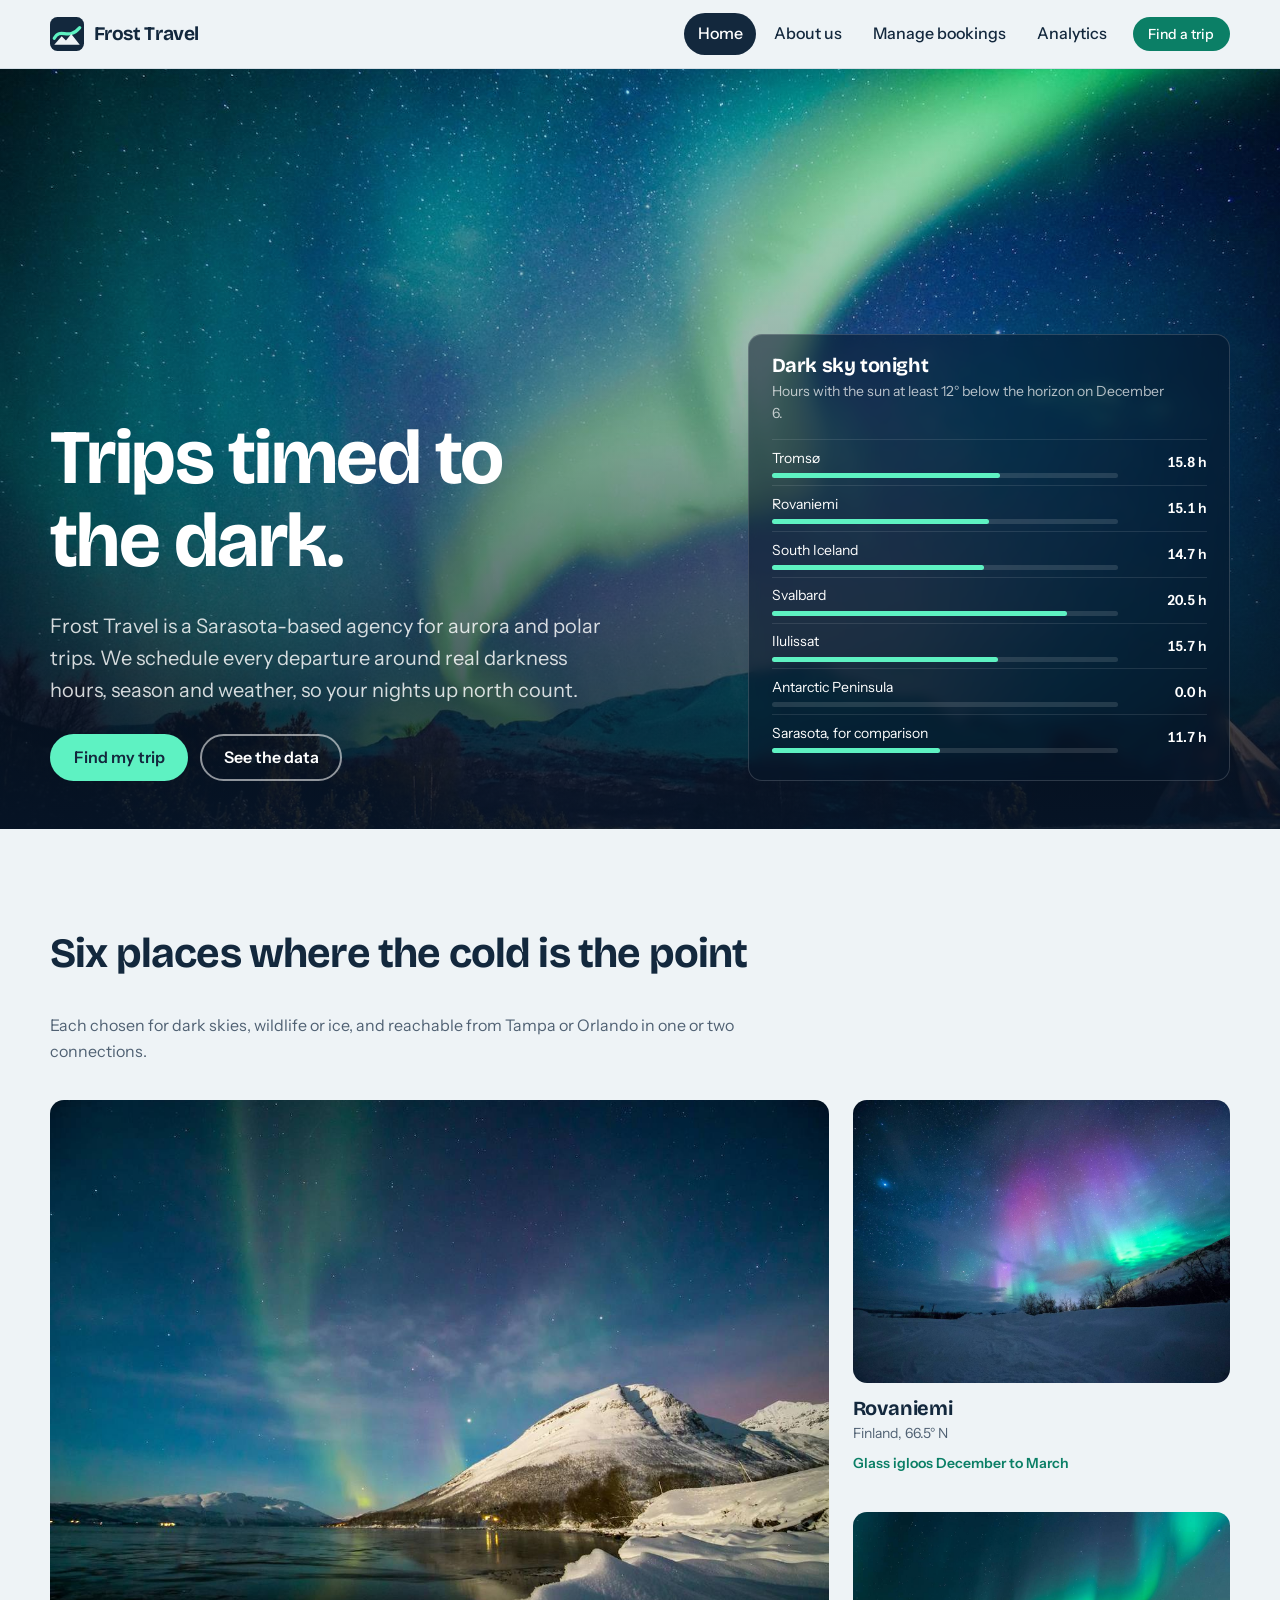
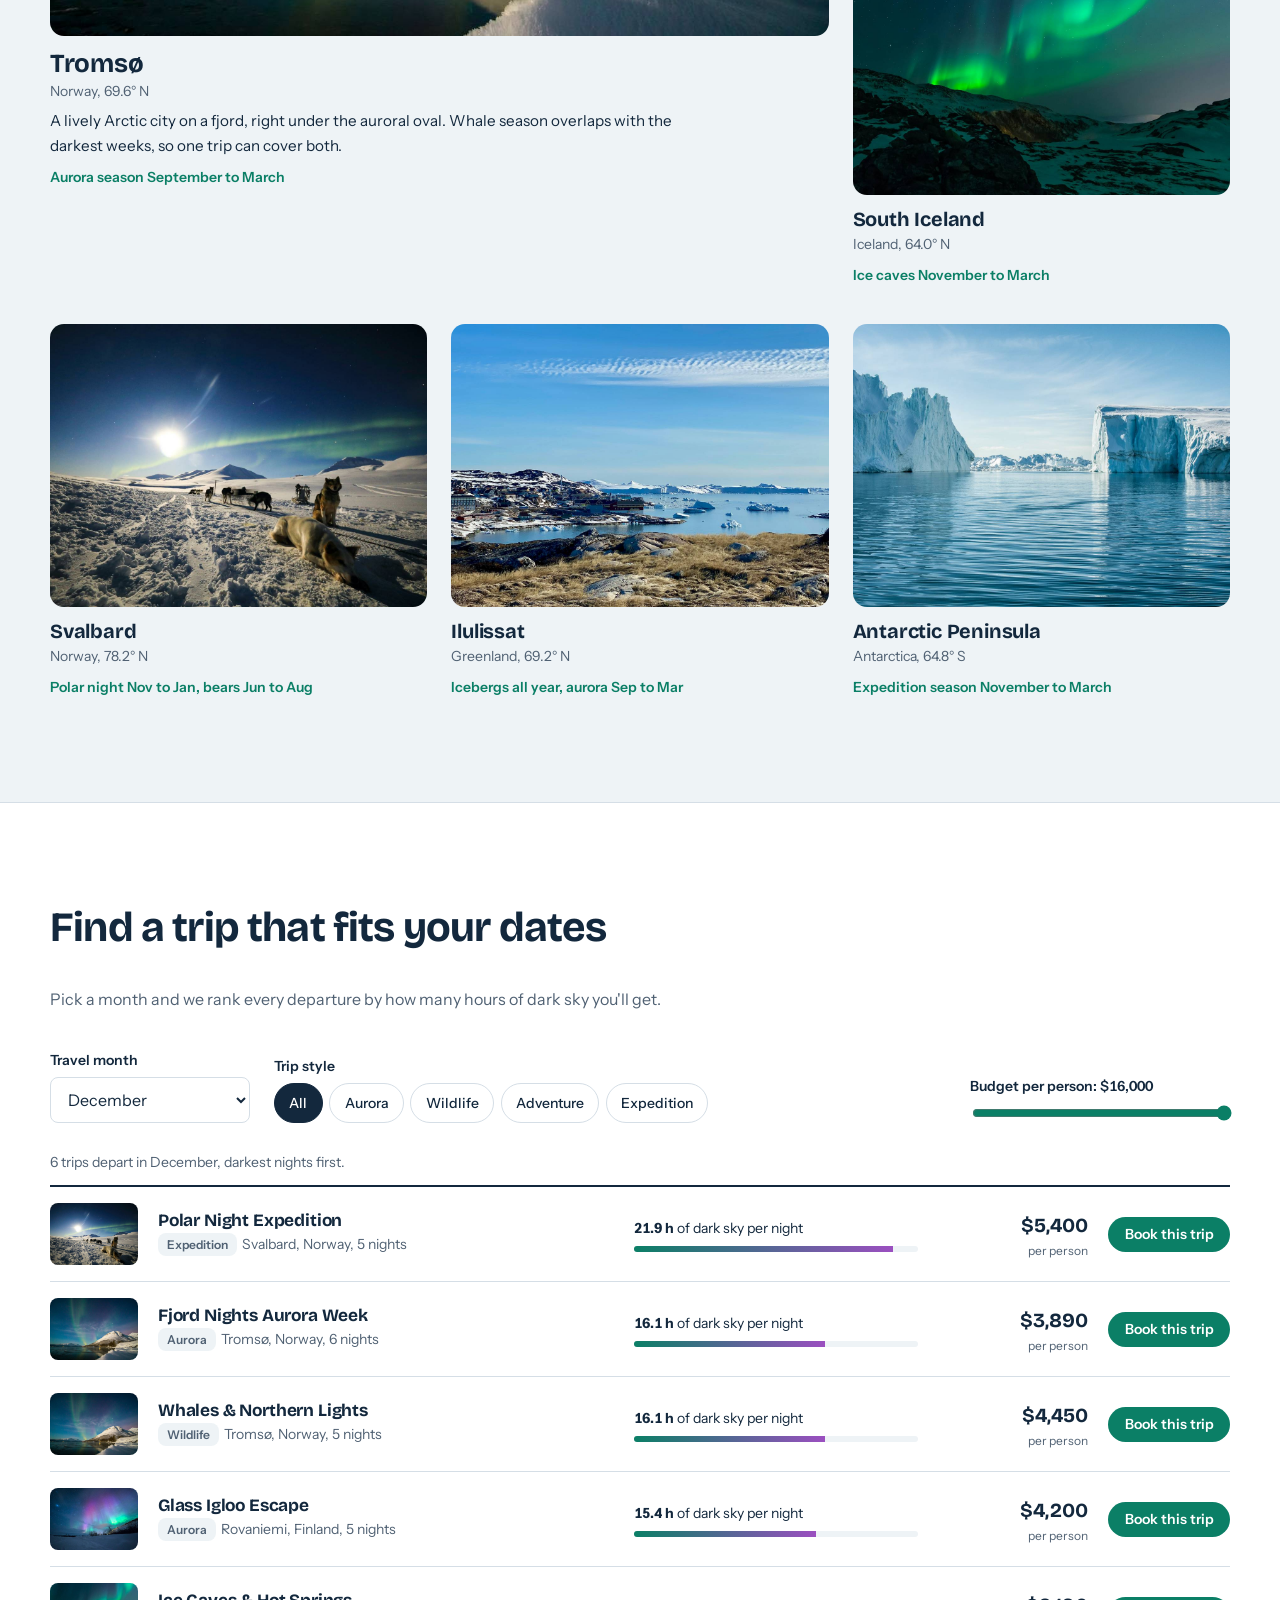
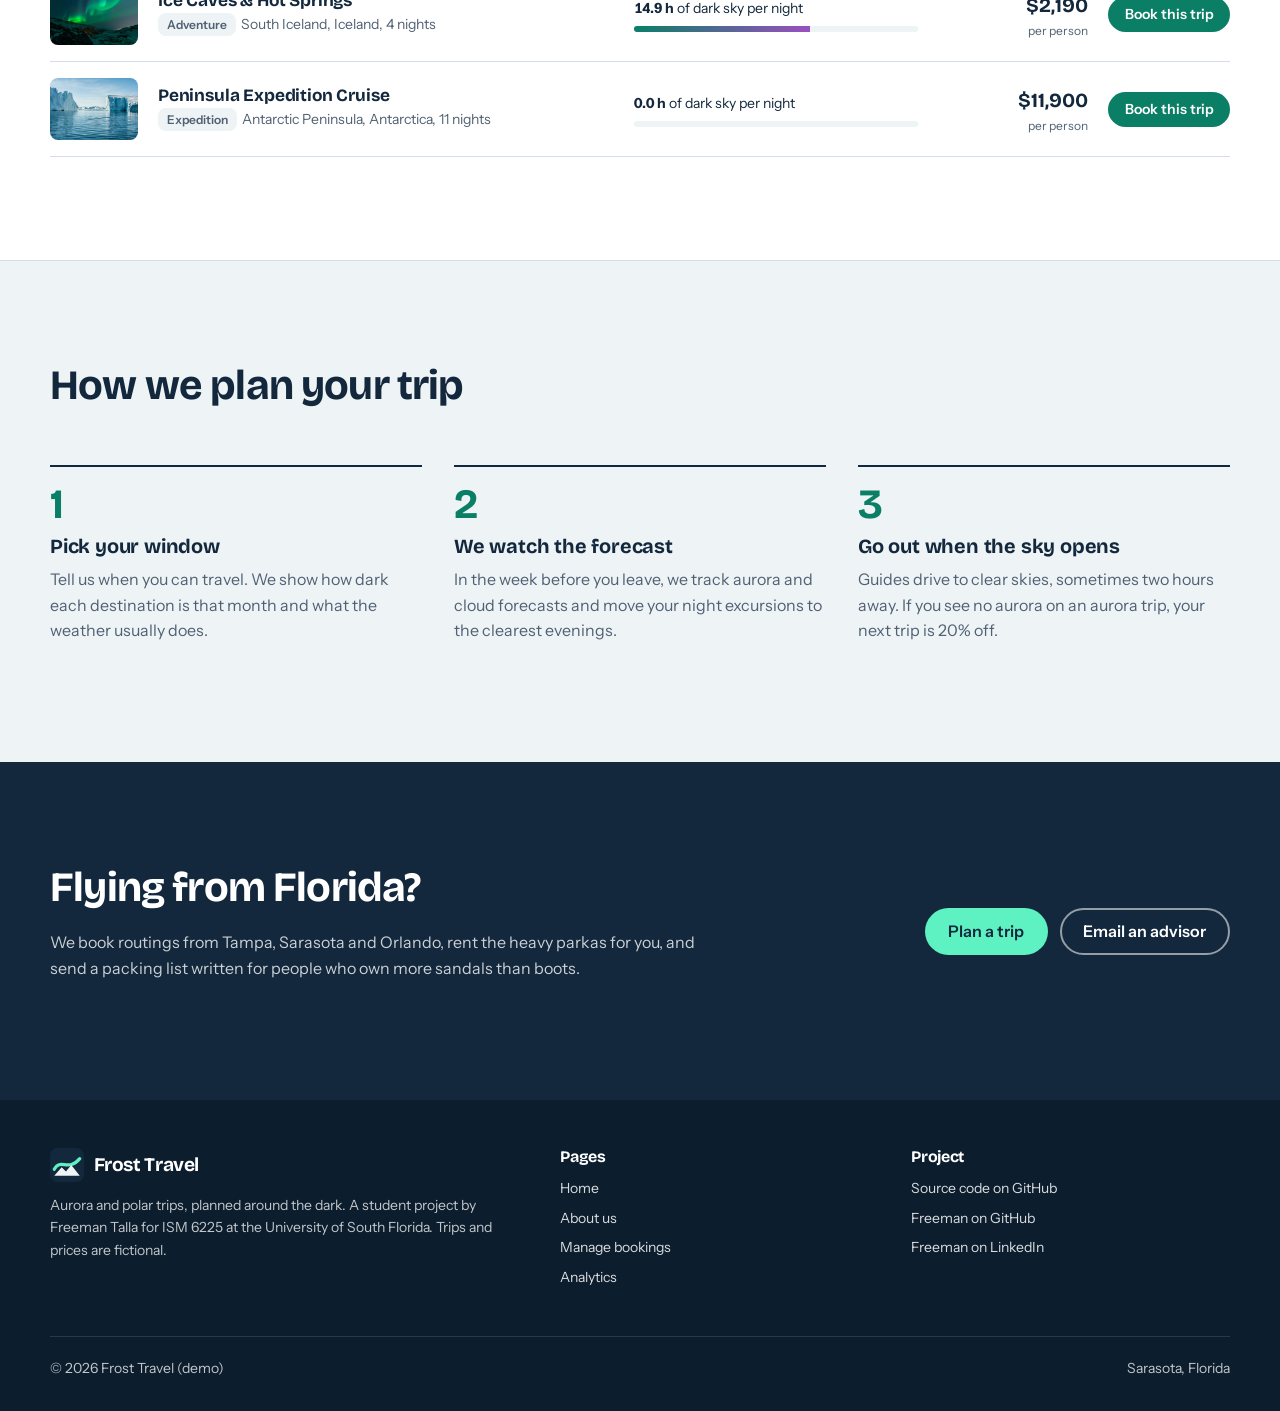
==== commit 95de07ca: "updates to image types references jpg vs svg in index.html code" ====
--- a/index.html
+++ b/index.html
@@ -62,38 +62,38 @@
       </div>
       <div class="dest-grid">
         <a class="dest feature" href="#finder" data-dest="tromso">
-          <div class="dest-media"><img src="img/tromso.svg" alt="Aurora rising over a snowy mountain and a calm Arctic fjord" width="800" height="560"></div>
+          <div class="dest-media"><img src="img/tromso.jpg" alt="Aurora rising over a snowy mountain and a calm Arctic fjord" width="800" height="560"></div>
           <h3>Tromsø</h3>
           <div class="where">Norway, 69.6° N</div>
           <p>A lively Arctic city on a fjord, right under the auroral oval. Whale season overlaps with the darkest weeks, so one trip can cover both.</p>
           <span class="season">Aurora season September to March</span>
         </a>
         <a class="dest" href="#finder" data-dest="rovaniemi">
-          <div class="dest-media"><img src="img/rovaniemi.svg" alt="Pink and green aurora above birch trees in snowy Lapland" width="800" height="560" loading="lazy"></div>
+          <div class="dest-media"><img src="img/rovaniemi.jpg" alt="Pink and green aurora above birch trees in snowy Lapland" width="800" height="560" loading="lazy"></div>
           <h3>Rovaniemi</h3>
           <div class="where">Finland, 66.5° N</div>
           <span class="season">Glass igloos December to March</span>
         </a>
         <a class="dest" href="#finder" data-dest="iceland">
-          <div class="dest-media"><img src="img/iceland.svg" alt="Green aurora swirling above dark, snow-dusted rocks" width="800" height="560" loading="lazy"></div>
+          <div class="dest-media"><img src="img/iceland.jpg" alt="Green aurora swirling above dark, snow-dusted rocks" width="800" height="560" loading="lazy"></div>
           <h3>South Iceland</h3>
           <div class="where">Iceland, 64.0° N</div>
           <span class="season">Ice caves November to March</span>
         </a>
         <a class="dest" href="#finder" data-dest="svalbard">
-          <div class="dest-media"><img src="img/svalbard.svg" alt="Sled dogs resting in the snow under a moonlit aurora" width="800" height="560" loading="lazy"></div>
+          <div class="dest-media"><img src="img/svalbard.jpg" alt="Sled dogs resting in the snow under a moonlit aurora" width="800" height="560" loading="lazy"></div>
           <h3>Svalbard</h3>
           <div class="where">Norway, 78.2° N</div>
           <span class="season">Polar night Nov to Jan, bears Jun to Aug</span>
         </a>
         <a class="dest" href="#finder" data-dest="greenland">
-          <div class="dest-media"><img src="img/greenland.svg" alt="Colorful houses of Ilulissat beside a bay full of icebergs" width="800" height="560" loading="lazy"></div>
+          <div class="dest-media"><img src="img/greenland.jpg" alt="Colorful houses of Ilulissat beside a bay full of icebergs" width="800" height="560" loading="lazy"></div>
           <h3>Ilulissat</h3>
           <div class="where">Greenland, 69.2° N</div>
           <span class="season">Icebergs all year, aurora Sep to Mar</span>
         </a>
         <a class="dest" href="#finder" data-dest="antarctica">
-          <div class="dest-media"><img src="img/antarctica.svg" alt="Towering icebergs on calm, deep blue water" width="800" height="560" loading="lazy"></div>
+          <div class="dest-media"><img src="img/antarctica.jpg" alt="Towering icebergs on calm, deep blue water" width="800" height="560" loading="lazy"></div>
           <h3>Antarctic Peninsula</h3>
           <div class="where">Antarctica, 64.8° S</div>
           <span class="season">Expedition season November to March</span>
